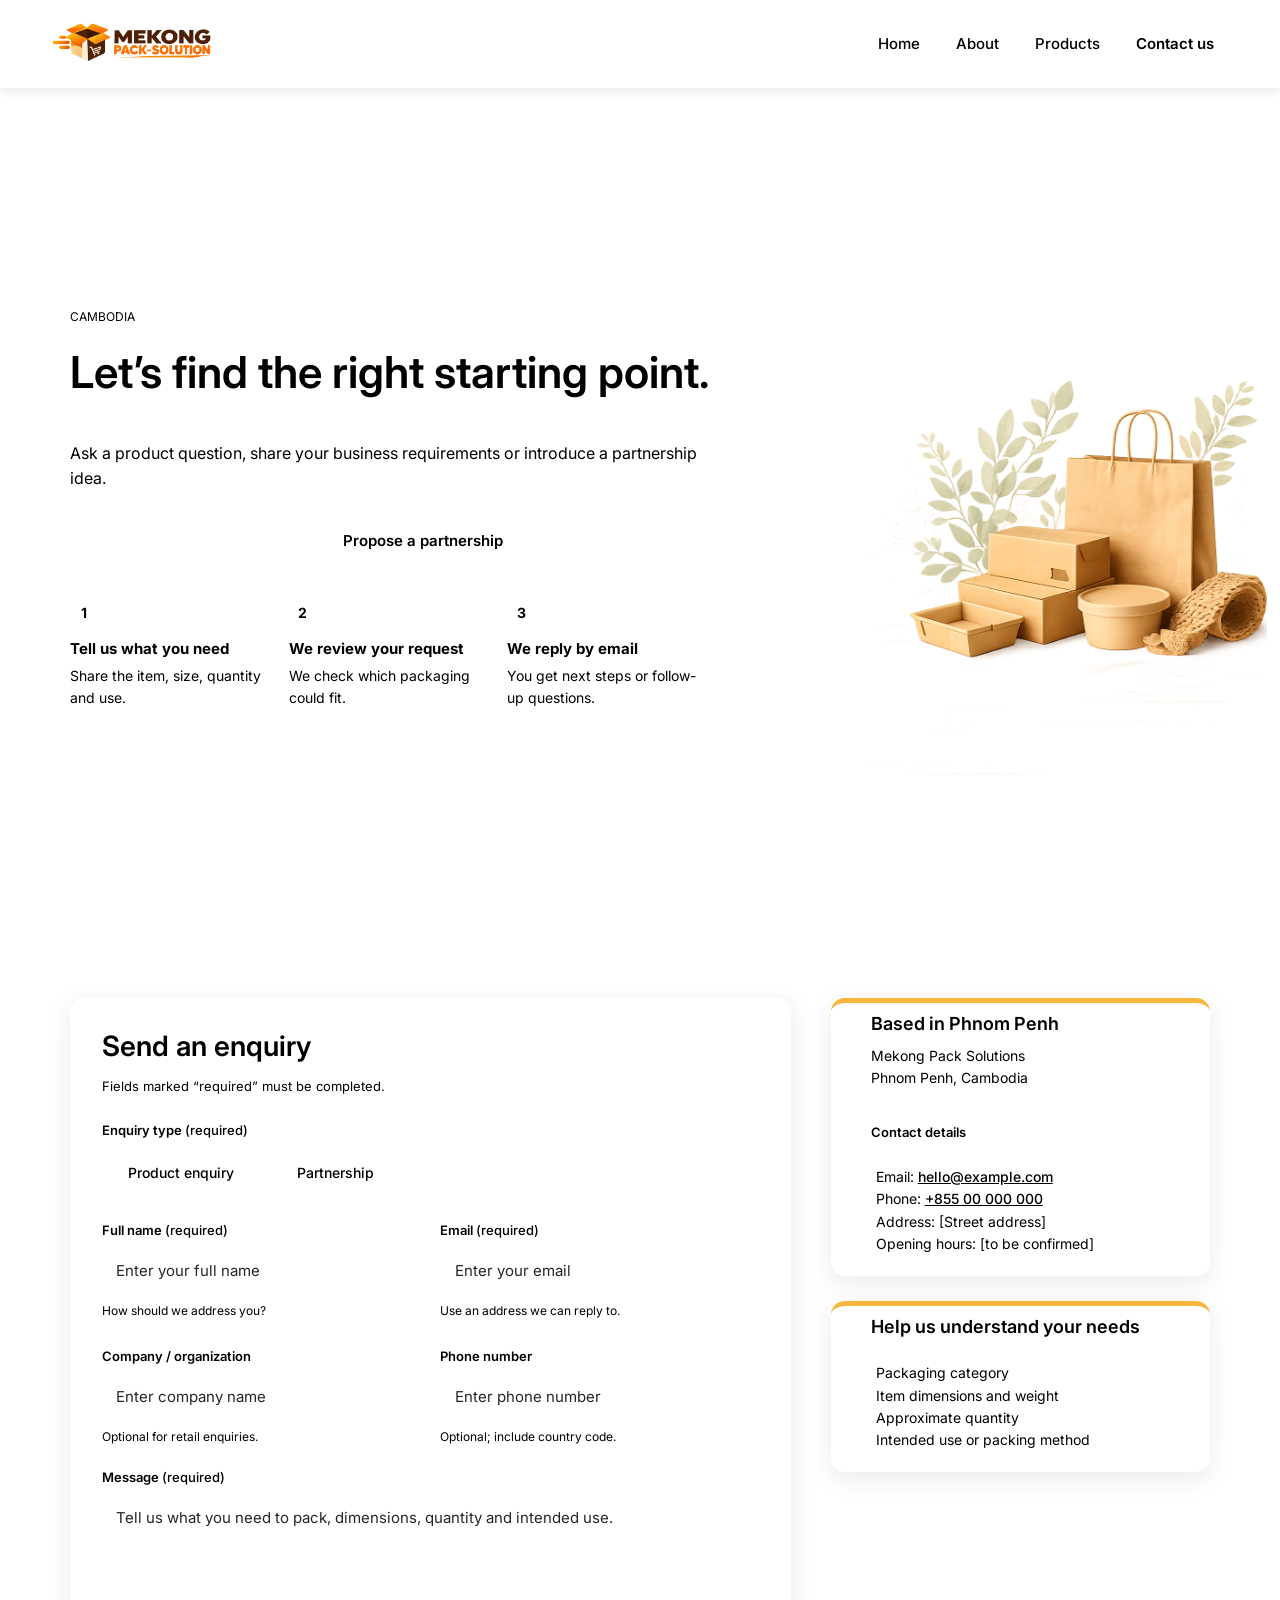
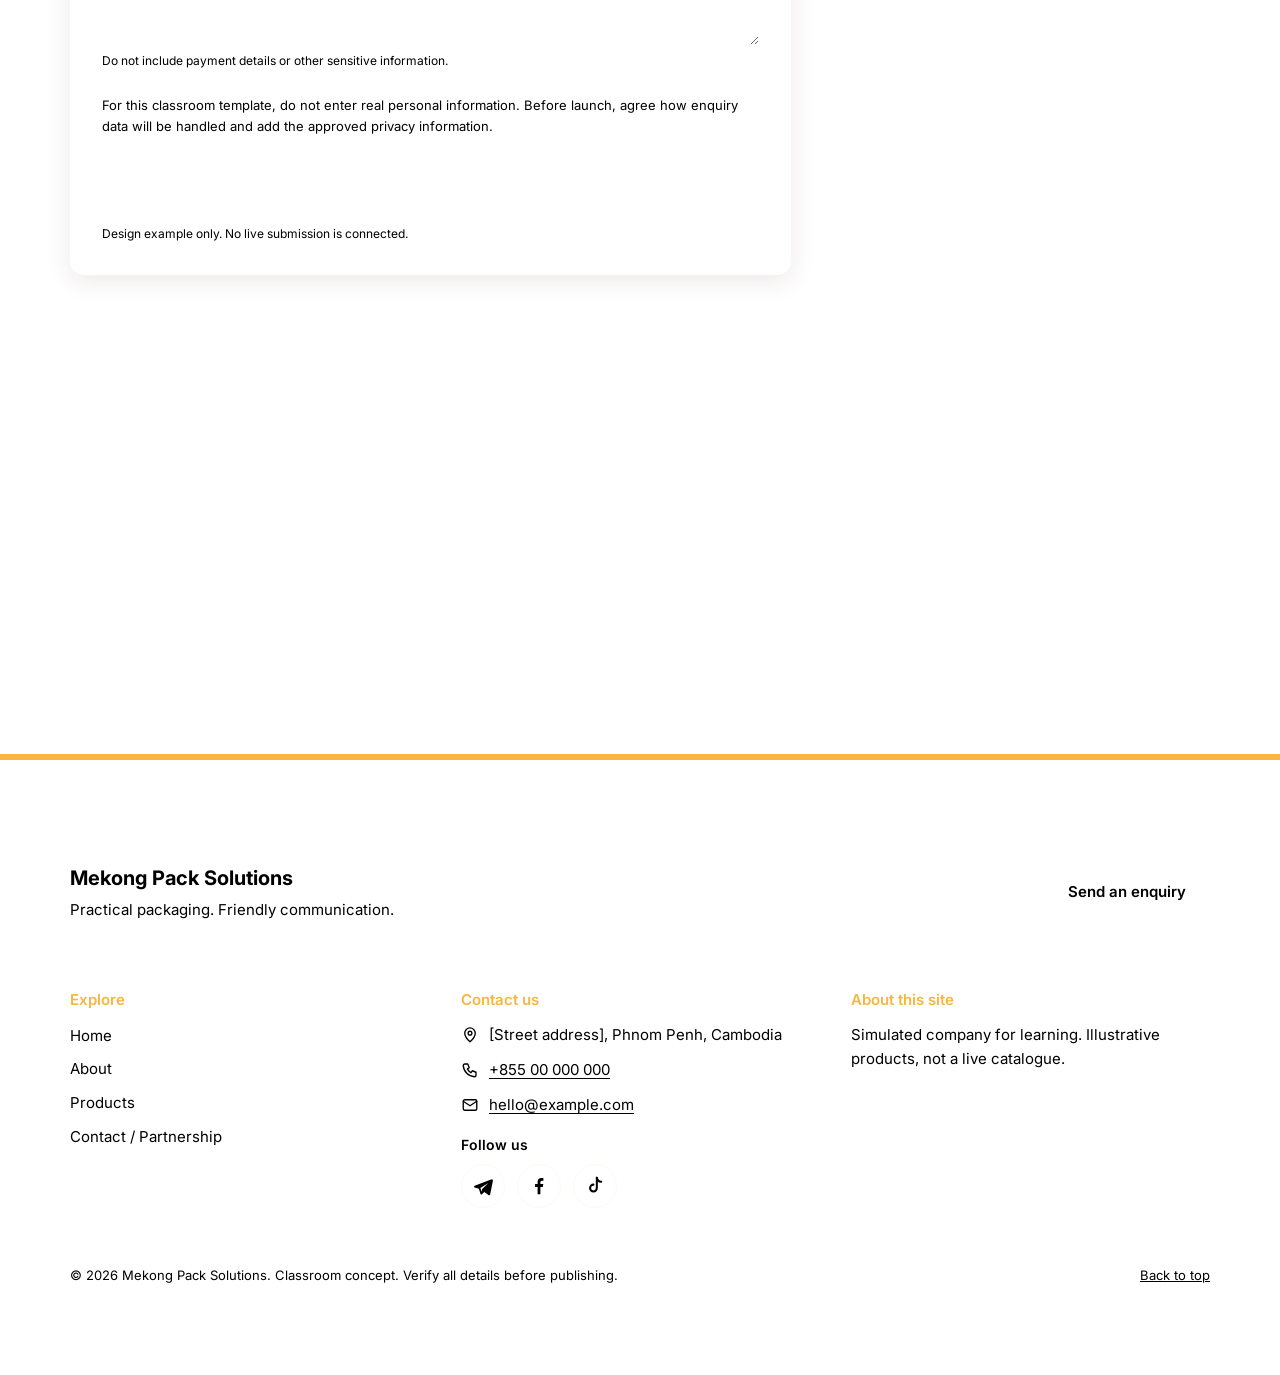
==== contact.html @ e0c08d5a "Add contact" ====
<!DOCTYPE html>
<html lang="en">

<head>
    <meta charset="utf-8">
    <meta name="viewport" content="width=device-width, initial-scale=1, viewport-fit=cover">
    <title>Contact &amp; Partnership | Mekong Pack Solutions, Phnom Penh</title>
    <meta name="description"
        content="Ask Mekong Pack Solutions a product question, share your packaging requirements or propose a partnership. Based in Phnom Penh, Cambodia.">
    <meta name="robots" content="index, follow">
    <link rel="canonical" href="https://www.example.com/contact">
    <meta property="og:type" content="website">
    <meta property="og:title" content="Contact &amp; Partnership | Mekong Pack Solutions">
    <meta property="og:description"
        content="Send a product enquiry or introduce a partnership idea to Mekong Pack Solutions in Phnom Penh.">
    <link rel="preconnect" href="https://fonts.googleapis.com">
    <link rel="preconnect" href="https://fonts.gstatic.com" crossorigin>
    <link rel="stylesheet" href="https://fonts.googleapis.com/css2?family=Inter:wght@400;500;600;700&display=swap">
    <script type="application/ld+json">
  {
    "@context": "https://schema.org",
    "@type": "ContactPage",
    "name": "Contact & Partnership",
    "about": {
      "@type": "Organization",
      "name": "Mekong Pack Solutions",
      "address": { "@type": "PostalAddress", "addressLocality": "Phnom Penh", "addressCountry": "KH" }
    }
  }
  </script>
    <link rel="stylesheet" href="contact.css">
</head>

<body>
    <a class="skip-link" href="#main">Skip to main content</a>

    <header class="site-header">
        <div class="container">
            <a class="brand" href="contact.html">
                <img class="brand-logo" src="/images/logo.png" alt="Mekong Pack Solutions, home" width="720"
                    height="179" />
            </a>
            <nav class="site-nav" aria-label="Main">
                <ul>
                    <li><a href="/">Home</a></li>
                    <li><a href="/about">About</a></li>
                    <li><a href="/products">Products</a></li>
                    <li><a href="/contact" aria-current="page">Contact us</a></li>
                </ul>
            </nav>
        </div>
    </header>

    <main id="main">
        <section class="page-hero" aria-labelledby="page-title">
            <div class="container hero-inner">
                <div class="hero-copy">
                    <nav class="breadcrumb" aria-label="Breadcrumb">
                        <ol>
                            <li><span aria-current="page">CAMBODIA</span></li>
                        </ol>
                    </nav>
                    <h1 id="page-title">Let’s find the right starting point.</h1>
                    <p>Ask a product question, share your business requirements or introduce a partnership idea.</p>
                    <p class="hero-actions">
                        <a class="btn" href="#enquiry-title" data-type="product">Ask about a product</a>
                        <a class="btn btn-outline" href="#enquiry-title" data-type="partner">Propose a partnership</a>
                    </p>
                    <ol class="steps" aria-label="How an enquiry works">
                        <li><strong>Tell us what you need</strong><span>Share the item, size, quantity and use.</span>
                        </li>
                        <li><strong>We review your request</strong><span>We check which packaging could fit.</span></li>
                        <li><strong>We reply by email</strong><span>You get next steps or follow-up questions.</span>
                        </li>
                    </ol>
                </div>
                <img src="/images/hero.png" alt="My Photo" width="500px" height="700px">
            </div>
        </section>

        <section class="contact">
            <div class="container">
                <section class="enquiry" aria-labelledby="enquiry-title">
                    <h2 id="enquiry-title">Send an enquiry</h2>
                    <p class="form-note">Fields marked “required” must be completed.</p>

                    <form id="enquiry-form" action="#" method="post" novalidate>
                        <fieldset>
                            <legend>Enquiry type <span class="req">(required)</span></legend>
                            <div class="segmented">
                                <input type="radio" id="type-product" name="enquiry-type" value="product" checked>
                                <label for="type-product">Product enquiry</label>
                                <input type="radio" id="type-partner" name="enquiry-type" value="partnership">
                                <label for="type-partner">Partnership</label>
                            </div>
                        </fieldset>

                        <div class="grid-2">
                            <div class="field">
                                <label for="full-name">Full name <span class="req">(required)</span></label>
                                <input type="text" id="full-name" name="name" autocomplete="name" required
                                    placeholder="Enter your full name" aria-describedby="name-hint name-error">
                                <span class="hint" id="name-hint">How should we address you?</span>
                                <span class="error" id="name-error" role="alert"></span>
                            </div>
                            <div class="field">
                                <label for="email">Email <span class="req">(required)</span></label>
                                <input type="email" id="email" name="email" autocomplete="email" required
                                    placeholder="Enter your email" aria-describedby="email-hint email-error">
                                <span class="hint" id="email-hint">Use an address we can reply to.</span>
                                <span class="error" id="email-error" role="alert"></span>
                            </div>
                        </div>
                        <div class="grid-2">
                            <div class="field">
                                <label for="company">Company / organization</label>
                                <input type="text" id="company" name="company" autocomplete="organization"
                                    placeholder="Enter company name" aria-describedby="company-hint">
                                <span class="hint" id="company-hint">Optional for retail enquiries.</span>
                            </div>
                            <div class="field">
                                <label for="phone">Phone number</label>
                                <input type="tel" id="phone" name="phone" autocomplete="tel"
                                    placeholder="Enter phone number" aria-describedby="phone-hint">
                                <span class="hint" id="phone-hint">Optional; include country code.</span>
                            </div>
                        </div>

                        <div class="field">
                            <label for="message">Message <span class="req">(required)</span></label>
                            <textarea id="message" name="message" required
                                placeholder="Tell us what you need to pack, dimensions, quantity and intended use."
                                aria-describedby="message-hint message-error"></textarea>
                            <span class="hint" id="message-hint">Do not include payment details or other sensitive
                                information.</span>
                            <span class="error" id="message-error" role="alert"></span>
                        </div>

                        <p class="privacy">For this classroom template, do not enter real personal information. Before
                            launch, agree how enquiry data will be handled and add the approved privacy information.</p>

                        <button class="btn" type="submit">Send enquiry</button>
                        <p class="form-status" id="form-status" role="status" aria-live="polite"></p>
                        <p class="demo-note">Design example only. No live submission is connected.</p>
                    </form>
                </section>

                <aside aria-label="Contact information and tips">
                    <section class="info-card" aria-labelledby="location-title">
                        <h2 id="location-title">Based in Phnom Penh</h2>
                        <address>
                            Mekong Pack Solutions<br>
                            Phnom Penh, Cambodia
                        </address>
                        <h3>Contact details</h3>
                        <ul class="todo-list">
                            <li>Email: <a href="mailto:hello@example.com">hello@example.com</a></li>
                            <li>Phone: <a href="tel:+85500000000">+855 00 000 000</a></li>
                            <li>Address: [Street address]</li>
                            <li>Opening hours: [to be confirmed]</li>
                        </ul>
                    </section>

                    <section class="info-card" aria-labelledby="help-title">
                        <h2 id="help-title">Help us understand your needs</h2>
                        <ul>
                            <li>Packaging category</li>
                            <li>Item dimensions and weight</li>
                            <li>Approximate quantity</li>
                            <li>Intended use or packing method</li>
                        </ul>
                    </section>
                </aside>
            </div>
        </section>

        <section class="cta-band" aria-labelledby="cta-title">
            <div class="container">
                <h2 id="cta-title">Interested in working together?</h2>
                <p>Suppliers and partners: introduce your organization, the packaging you supply or the collaboration
                    you propose. Select “Partnership” in your enquiry and include the information needed to start a
                    useful conversation.</p>
            </div>
        </section>
    </main>

    <footer class="site-footer">
        <div class="container">
            <div class="footer-top">
                <div class="footer-brand">
                    <strong>Mekong Pack Solutions</strong>
                    <p>Practical packaging. Friendly communication.</p>
                </div>
                <a class="footer-cta" href="#enquiry-title">Send an enquiry</a>
            </div>

            <div class="footer-grid">
                <nav aria-labelledby="footer-explore">
                    <h2 id="footer-explore">Explore</h2>
                    <ul>
                        <li><a href="/">Home</a></li>
                        <li><a href="/about">About</a></li>
                        <li><a href="/products">Products</a></li>
                        <li><a href="/contact">Contact / Partnership</a></li>
                    </ul>
                </nav>

                <section aria-labelledby="footer-contact">
                    <h2 id="footer-contact">Contact us</h2>
                    <address>
                        <ul class="contact-list">
                            <li><svg viewBox="0 0 24 24" width="18" height="18" aria-hidden="true" focusable="false"
                                    fill="none" stroke="currentColor" stroke-width="1.8" stroke-linecap="round"
                                    stroke-linejoin="round">
                                    <path d="M12 21s7-6.2 7-11.5A7 7 0 0 0 5 9.5C5 14.8 12 21 12 21z" />
                                    <circle cx="12" cy="9.5" r="2.5" />
                                </svg><span>[Street address], Phnom Penh, Cambodia</span></li>
                            <li><svg viewBox="0 0 24 24" width="18" height="18" aria-hidden="true" focusable="false"
                                    fill="none" stroke="currentColor" stroke-width="1.8" stroke-linecap="round"
                                    stroke-linejoin="round">
                                    <path
                                        d="M5 4h4l2 5-2.5 1.5a11 11 0 0 0 5 5L15 13l5 2v4a2 2 0 0 1-2 2A16 16 0 0 1 3 6a2 2 0 0 1 2-2z" />
                                </svg><span><a href="tel:+85500000000">+855 00 000 000</a></span></li>
                            <li><svg viewBox="0 0 24 24" width="18" height="18" aria-hidden="true" focusable="false"
                                    fill="none" stroke="currentColor" stroke-width="1.8" stroke-linecap="round"
                                    stroke-linejoin="round">
                                    <rect x="3" y="5" width="18" height="14" rx="2" />
                                    <path d="m3 7 9 6 9-6" />
                                </svg><span><a href="mailto:hello@example.com">hello@example.com</a></span></li>
                        </ul>
                    </address>
                    <nav class="social" aria-label="Social media">
                        <h3 class="social-title">Follow us</h3>
                        <ul class="social-list">
                            <li>
                                <a href="https://t.me/your-username" target="_blank" rel="noopener noreferrer"
                                    aria-label="Telegram (opens in a new tab)">
                                    <svg viewBox="0 0 24 24" width="22" height="22" aria-hidden="true"
                                        focusable="false">
                                        <path fill="currentColor" fill-rule="evenodd"
                                            d="M21.5 4.5 2.9 11.7c-.9.4-.9 1.6 0 1.9l4.6 1.5 1.8 5.5c.2.7 1.1.9 1.6.4l2.6-2.4 4.7 3.4c.6.4 1.4.1 1.6-.6l3-15.2c.2-.9-.7-1.6-1.5-1.3zM9.1 14.2l8.8-5.5-6.8 6.6-.3 3z" />
                                    </svg>
                                </a>
                            </li>
                            <li>
                                <a href="https://facebook.com/your-page" target="_blank" rel="noopener noreferrer"
                                    aria-label="Facebook (opens in a new tab)">
                                    <svg viewBox="0 0 24 24" width="22" height="22" aria-hidden="true"
                                        focusable="false">
                                        <path fill="currentColor"
                                            d="M13.5 21v-8h2.7l.5-3.2h-3.2V7.9c0-.9.4-1.7 1.8-1.7h1.5V3.4c-.3 0-1.2-.2-2.3-.2-2.4 0-4 1.4-4 4.1v2.5H7.7V13h2.8v8z" />
                                    </svg>
                                </a>
                            </li>
                            <li>
                                <a href="https://tiktok.com/@your-account" target="_blank" rel="noopener noreferrer"
                                    aria-label="TikTok (opens in a new tab)">
                                    <svg viewBox="0 0 24 24" width="22" height="22" aria-hidden="true"
                                        focusable="false">
                                        <g fill="none" stroke="currentColor" stroke-width="2.2" stroke-linecap="round"
                                            stroke-linejoin="round">
                                            <path d="M14 3v11.2a3.7 3.7 0 1 1-3.7-3.7" />
                                            <path d="M14 3c.4 2.6 2 4.2 4.8 4.4" />
                                        </g>
                                    </svg>
                                </a>
                            </li>
                        </ul>
                    </nav>
                </section>

                <section aria-labelledby="footer-about">
                    <h2 id="footer-about">About this site</h2>
                    <p>Simulated company for learning. Illustrative products, not a live catalogue.</p>
                </section>
            </div>

            <div class="footer-bottom">
                <p>© <span id="year">2026</span> Mekong Pack Solutions. Classroom concept. Verify all details before
                    publishing.</p>
                <a href="#main">Back to top</a>
            </div>
        </div>
    </footer>

    <script>
        (function () {
            var form = document.getElementById("enquiry-form");
            var status = document.getElementById("form-status");
            var message = document.getElementById("message");
            var hints = {
                product: "Tell us what you need to pack, dimensions, quantity and intended use.",
                partnership: "Tell us about your organization, what you supply and the collaboration you propose."
            };
            try { document.getElementById("year").textContent = new Date().getFullYear(); } catch (e) { }

            document.querySelectorAll("[data-type]").forEach(function (link) {
                link.addEventListener("click", function () {
                    var radio = document.getElementById("type-" + link.dataset.type);
                    if (radio) { radio.checked = true; message.placeholder = hints[radio.value]; }
                });
            });

            form.addEventListener("change", function (e) {
                if (e.target.name === "enquiry-type") message.placeholder = hints[e.target.value];
            });

            function check(id, text, test) {
                var el = document.getElementById(id), err = document.getElementById(id + "-error");
                var ok = test ? test(el.value.trim()) : el.value.trim() !== "";
                el.setAttribute("aria-invalid", ok ? "false" : "true");
                err.textContent = ok ? "" : text;
                return ok;
            }

            form.addEventListener("submit", function (e) {
                e.preventDefault();
                var results = [
                    check("full-name", "Enter your full name."),
                    check("email", "Enter an email address we can reply to, like name@example.com.", function (v) { return /^[^\s@]+@[^\s@]+\.[^\s@]+$/.test(v); }),
                    check("message", "Tell us what you need so we can reply usefully.")
                ];
                if (results.every(Boolean)) {
                    status.textContent = "Thank you. This is a design example, so your enquiry was not sent.";
                    form.reset();
                } else {
                    status.textContent = "Please fix the highlighted fields and try again.";
                    var first = form.querySelector('[aria-invalid="true"]');
                    if (first) first.focus();
                }
            });
        })();
    </script>
</body>

</html>
---- contact.css ----
:root {
  --font: "Inter", system-ui, "Segoe UI", Arial, sans-serif;
}

@media (prefers-color-scheme: dark) {
  :root {
    --page-bg: #fff9f3;
    --tint: #ffe8d6;
    --section-bg: #ffeedf;
    --card: #ffffff;
    --hero-from: #ffe8d6;
    --hero-to: #ffcfa6;
    --text: #4a2c1a;
    --text-soft: #6b4a36;
    --primary: #d35400;
    --primary-dark: #d35400;
    --on-primary: #1a0e05;
    --input-border: #9c8e82;
    --error: #ffb4ab;
    --focus: #8ab4ff;
    --footer-bg: #0f0a07;
    --footer-text: #eadfd4;
    --footer-soft: #b9a999;
  }
}

*,
*::before,
*::after {
  box-sizing: border-box;
}

html {
  scroll-behavior: smooth;
  scroll-padding-top: 5rem;
}

body {
  margin: 0;
  background: var(--page-bg);
  color: var(--text);
  font: 400 1rem/1.6 var(--font);
}

h1,
h2,
h3 {
  margin: 0;
  color: var(--text);
  line-height: 1.2;
}

p {
  margin: 0;
}

a {
  color: inherit;
}

:focus-visible {
  outline: 3px solid var(--focus);
  outline-offset: 3px;
  border-radius: 4px;
}

.container {
  width: 100%;
  margin-inline: auto;
  padding: 50px;
}

.skip-link {
  position: absolute;
  top: -4rem;
  left: 1rem;
  z-index: 100;
  padding: 0.6rem 1rem;
  border-radius: 6px;
  background: var(--primary-dark);
  color: var(--on-primary);
  font-weight: 600;
}

.skip-link:focus {
  top: 1rem;
}

@media (prefers-reduced-motion: reduce) {
  html {
    scroll-behavior: auto;
  }

  * {
    transition: none !important;
  }
}

.site-header {
  position: sticky;
  top: 0;
  z-index: 50;
  background: var(--page-bg);
  box-shadow: 0 2px 10px rgba(74, 44, 26, 0.12);
}

.site-header .container {
  display: flex;
  align-items: center;
  justify-content: space-between;
  flex-wrap: wrap;
  flex-shrink: 0;
  gap: 1rem;
  padding-block: 1rem;
}

.brand {
  display: inline-flex;
  align-items: center;
  text-decoration: none;
}

.brand-logo {
  display: block;
  height: 3.5rem;
  width: auto;
}

.site-nav ul {
  display: flex;
  gap: 0.25rem;
  margin: 0;
  padding: 0;
  list-style: none;
}

.site-nav a {
  display: inline-block;
  padding: 0.55rem 1rem;
  border-radius: 999px;
  font-size: 0.9375rem;
  font-weight: 500;
  text-decoration: none;
  transition: background-color 0.15s;
}

.site-nav a:hover {
  background: var(--tint);
}

.site-nav a[aria-current="page"] {
  background: var(--primary-dark);
  color: var(--on-primary);
  font-weight: 600;
}

.btn {
  padding: 0.85rem 2.4rem;
  border: 0;
  border-radius: 6px;
  background: var(--primary-dark);
  color: white;
  font: inherit;
  font-size: 0.9375rem;
  font-weight: 600;
  cursor: pointer;
}

.btn:hover {
  filter: brightness(0.88);
}

a.btn {
  display: inline-block;
  text-decoration: none;
  text-align: center;
}

.btn-outline {
  background: transparent;
  color: var(--primary-dark);
  box-shadow: inset 0 0 0 2px var(--primary-dark);
}

.btn-outline:hover {
  background: var(--page-bg);
  filter: none;
}

.page-hero {
  background: linear-gradient(135deg, var(--hero-from), var(--hero-to));
  padding: 20px;
}

.breadcrumb {
  margin-bottom: 1.25rem;
  color: var(--text-soft);
  font-size: 0.75rem;
}

.breadcrumb ol {
  display: flex;
  gap: 0.4rem;
  margin: 0;
  padding: 0;
  list-style: none;
}

.breadcrumb li + li::before {
  content: "/";
  margin-right: 0.4rem;
}

.page-hero h1 {
  margin-bottom: 1.25rem;
  font-size: clamp(2rem, 5vw, 2.75rem);
  font-weight: 600;
}

.page-hero h1::after {
  content: "";
  display: block;
  width: 4.5rem;
  height: 6px;
  margin-top: 1rem;
  border-radius: 3px;
  background: linear-gradient(90deg, var(--primary), var(--sun));
}

.page-hero p {
  max-width: 40rem;
  color: var(--text-soft);
}

.hero-inner {
  display: grid;
  grid-template-columns: minmax(0, 1.5fr) minmax(0, 1fr);
  gap: 2rem;
  align-items: center;
}

.hero-art {
  width: 100%;
  height: auto;
  max-width: 24rem;
  justify-self: end;
}

.hero-actions {
  display: flex;
  flex-wrap: wrap;
  gap: 0.75rem;
  margin-top: 1.5rem;
}

.steps {
  list-style: none;
  counter-reset: step;
  margin: 2rem 0 0;
  padding: 0;
  display: grid;
  grid-template-columns: repeat(3, minmax(0, 1fr));
  gap: 1rem;
  max-width: 40rem;
}

.steps li {
  counter-increment: step;
  display: grid;
  gap: 0.25rem;
  align-content: start;
  font-size: 0.875rem;
}

.steps li::before {
  content: counter(step);
  display: grid;
  place-items: center;
  width: 1.75rem;
  height: 1.75rem;
  border-radius: 50%;
  background: var(--primary-dark);
  color: var(--on-primary);
  font-weight: 700;
  font-size: 0.875rem;
  margin-bottom: 0.35rem;
}

.steps strong {
  color: var(--text);
  font-size: 0.9375rem;
}

.steps span {
  color: var(--text-soft);
}

@media (max-width: 48rem) {
  .hero-inner {
    grid-template-columns: 1fr;
  }

  .hero-art {
    max-width: 15rem;
    justify-self: start;
  }
}

@media (max-width: 40rem) {
  .steps {
    grid-template-columns: 1fr;
  }
}

.contact {
  padding: 20px;
  background: var(--section-bg);
}

.contact .container {
  display: grid;
  grid-template-columns: 1.9fr 1fr;
  gap: 2.5rem;
  align-items: start;
}

.enquiry {
  padding: clamp(1.25rem, 3vw, 2rem);
  border-top: 5px solid var(--primary);
  border-radius: 14px;
  background: var(--card);
  box-shadow: 0 6px 24px rgba(74, 44, 26, 0.1);
}

.enquiry h2 {
  margin-bottom: 0.75rem;
  font-size: 1.75rem;
  font-weight: 600;
}

.form-note {
  margin-bottom: 1.5rem;
  color: var(--text-soft);
  font-size: 0.8125rem;
}

fieldset {
  min-width: 0;
  margin: 0 0 1.5rem;
  padding: 0;
  border: 0;
}

legend {
  margin-bottom: 0.6rem;
  padding: 0;
  font-size: 0.8125rem;
  font-weight: 600;
}

.segmented {
  display: flex;
  flex-wrap: wrap;
  gap: 0.75rem;
}

.segmented input {
  position: absolute;
  width: 1px;
  height: 1px;
  opacity: 0;
}

.segmented label {
  padding: 0.7rem 1.6rem;
  border: 1px solid var(--primary);
  border-radius: 6px;
  background: var(--card);
  color: var(--primary-dark);
  font-size: 0.875rem;
  font-weight: 500;
  cursor: pointer;
  transition:
    background-color 0.15s,
    color 0.15s;
}

.segmented input:checked + label {
  background: var(--primary-dark);
  color: var(--on-primary);
}

.segmented input:focus-visible + label {
  outline: 3px solid var(--focus);
  outline-offset: 3px;
}

.grid-2 {
  display: grid;
  grid-template-columns: 1fr 1fr;
  gap: 1.25rem;
  margin-bottom: 1.25rem;
}

.field {
  display: flex;
  flex-direction: column;
  gap: 0.35rem;
  min-width: 0;
}

.field > label {
  font-size: 0.8125rem;
  font-weight: 600;
}

.req {
  color: var(--primary-dark);
  font-weight: 500;
}

input[type="text"],
input[type="email"],
input[type="tel"],
textarea {
  width: 100%;
  padding: 0.8rem 0.9rem;
  border: 1px solid var(--input-border);
  border-radius: 8px;
  background: var(--page-bg);
  color: var(--text);
  font: inherit;
  font-size: 0.9375rem;
}

input:hover,
textarea:hover {
  border-color: var(--primary);
}

textarea {
  min-height: 9.5rem;
  resize: vertical;
}

::placeholder {
  color: var(--text-soft);
  opacity: 0.85;
}

.hint {
  color: var(--text-soft);
  font-size: 0.75rem;
}

.error {
  color: var(--error);
  font-size: 0.8125rem;
  font-weight: 500;
}

[aria-invalid="true"] {
  border-width: 2px;
  border-color: var(--error);
}

.privacy {
  max-width: 42rem;
  margin: 1.25rem 0;
  color: var(--text-soft);
  font-size: 0.8125rem;
}

.form-status {
  margin-top: 1rem;
  font-size: 0.875rem;
  font-weight: 500;
}

.demo-note {
  margin-top: 0.75rem;
  color: var(--text-soft);
  font-size: 0.75rem;
}

@media (max-width: 34rem) {
  .grid-2 {
    grid-template-columns: 1fr;
  }
}

@media (max-width: 52rem) {
  .contact .container {
    grid-template-columns: 1fr;
  }
}

.info-card {
  border-top: 5px solid #f6b73c;
  border-radius: 14px;
  background: var(--card);
  box-shadow: 0 6px 24px rgba(74, 44, 26, 0.1);
}

.info-card + .info-card {
  margin-top: 10px;
}

.info-card h2 {
  padding-top: 10px;
  padding-left: 40px;
  margin-bottom: 10px;
  font-size: 1.125rem;
  font-weight: 600;
}

.info-card h3 {
  padding-left: 40px;
  margin-bottom: 0.4rem;
  font-size: 0.8125rem;
  font-weight: 600;
}

.info-card address {
  padding-bottom: 20px;
  padding-left: 40px;
  margin-bottom: 1rem;
  font-size: 0.875rem;
  font-style: normal;
}

.info-card ul {
  list-style: none;
  padding-left: 20px;
  margin: 25px;
  font-size: 0.875rem;
  line-height: 1.6;
  padding-bottom: 20px;
}

.info-card .todo-list {
  list-style: none;
  color: var(--text-soft);
}

.todo-list a {
  color: var(--primary-dark);
  font-weight: 500;
}

.cta-band {
  padding-block: clamp(2rem, 6vw, 3.25rem);
  border-top: 6px solid var(--sun);
  background: var(--primary-dark);
  color: white;
}

.cta-band h2 {
  padding: 20px;
  margin-bottom: 0.9rem;
  color: white;
  font-size: 1.75rem;
  font-weight: 600;
}

.cta-band p {
  max-width: 52rem;
  padding: 20px;
}

.site-footer {
  padding: 20px;
  border-top: 6px solid #f6b73c;
  background: var(--footer-bg);
  color: var(--footer-text);
}

.site-footer :focus-visible {
  outline-color: #ffd7b8;
}

.footer-top {
  display: flex;
  flex-wrap: wrap;
  align-items: center;
  justify-content: space-between;
  gap: 1.5rem;
  padding-block: 2rem;
  border-bottom: 1px solid rgba(255, 255, 255, 0.15);
}

.footer-brand strong {
  display: block;
  color: var(--white);
  font-size: 1.25rem;
}

.footer-brand p {
  margin-top: 0.25rem;
  color: var(--footer-soft);
  font-size: 0.9375rem;
}

.footer-cta {
  display: inline-block;
  padding: 0.75rem 1.5rem;
  border-radius: 999px;
  background: var(--footer-text);
  color: var(--footer-bg);
  font-size: 0.9375rem;
  font-weight: 600;
  text-decoration: none;
  transition: background-color 0.15s;
}

.footer-cta:hover {
  background: white;
}

.footer-grid {
  display: grid;
  grid-template-columns: repeat(3, 1fr);
  gap: 2rem;
  padding-block: 2.25rem;
}

.footer-grid h2 {
  margin-bottom: 0.85rem;
  color: #f6b73c;
  font-size: 0.9375rem;
  font-weight: 600;
}

.footer-grid ul {
  display: grid;
  gap: 0.5rem;
  margin: 0;
  padding: 0;
  list-style: none;
}

.footer-grid a {
  display: inline-block;
  color: var(--footer-text);
  font-size: 0.9375rem;
  text-decoration: none;
}

.footer-grid a:hover {
  text-decoration: underline;
  text-underline-offset: 4px;
}

.footer-grid p,
.footer-grid address {
  color: var(--footer-soft);
  font-size: 0.9375rem;
  font-style: normal;
}

.social {
  margin-top: 1.25rem;
}

.footer-grid .social-title {
  margin: 0 0 0.6rem;
  color: var(--footer-text);
  font-size: 0.875rem;
  font-weight: 600;
}

.footer-grid .social-list {
  display: flex;
  gap: 0.75rem;
}

.footer-grid .social-list a {
  display: grid;
  place-items: center;
  width: 2.75rem;
  height: 2.75rem;
  border: 1.5px solid rgba(255, 242, 230, 0.45);
  border-radius: 50%;
  transition:
    background-color 0.15s,
    color 0.15s,
    border-color 0.15s;
}

.footer-grid .social-list a:hover {
  border-color: var(--sun);
  background: var(--sun);
  color: var(--footer-bg);
  text-decoration: none;
}

.footer-bottom {
  display: flex;
  flex-wrap: wrap;
  justify-content: space-between;
  gap: 1rem;
  padding-block: 1.25rem;
  border-top: 1px solid rgba(255, 255, 255, 0.15);
  color: var(--footer-soft);
  font-size: 0.8125rem;
}

.footer-bottom a {
  color: var(--footer-text);
}

.footer-grid .contact-list {
  gap: 0.7rem;
}

.contact-list li {
  display: flex;
  gap: 0.65rem;
  align-items: flex-start;
  color: var(--footer-soft);
  font-size: 0.9375rem;
}

.contact-list svg {
  flex: none;
  margin-top: 0.2rem;
  color: var(--sun);
}

.footer-grid .contact-list a {
  color: var(--footer-text);
  text-decoration: underline;
  text-underline-offset: 3px;
}

.footer-grid .contact-list a:hover {
  color: var(--sun);
}

@media (max-width: 40rem) {
  .footer-grid {
    grid-template-columns: 1fr;
    gap: 1.75rem;
  }
}
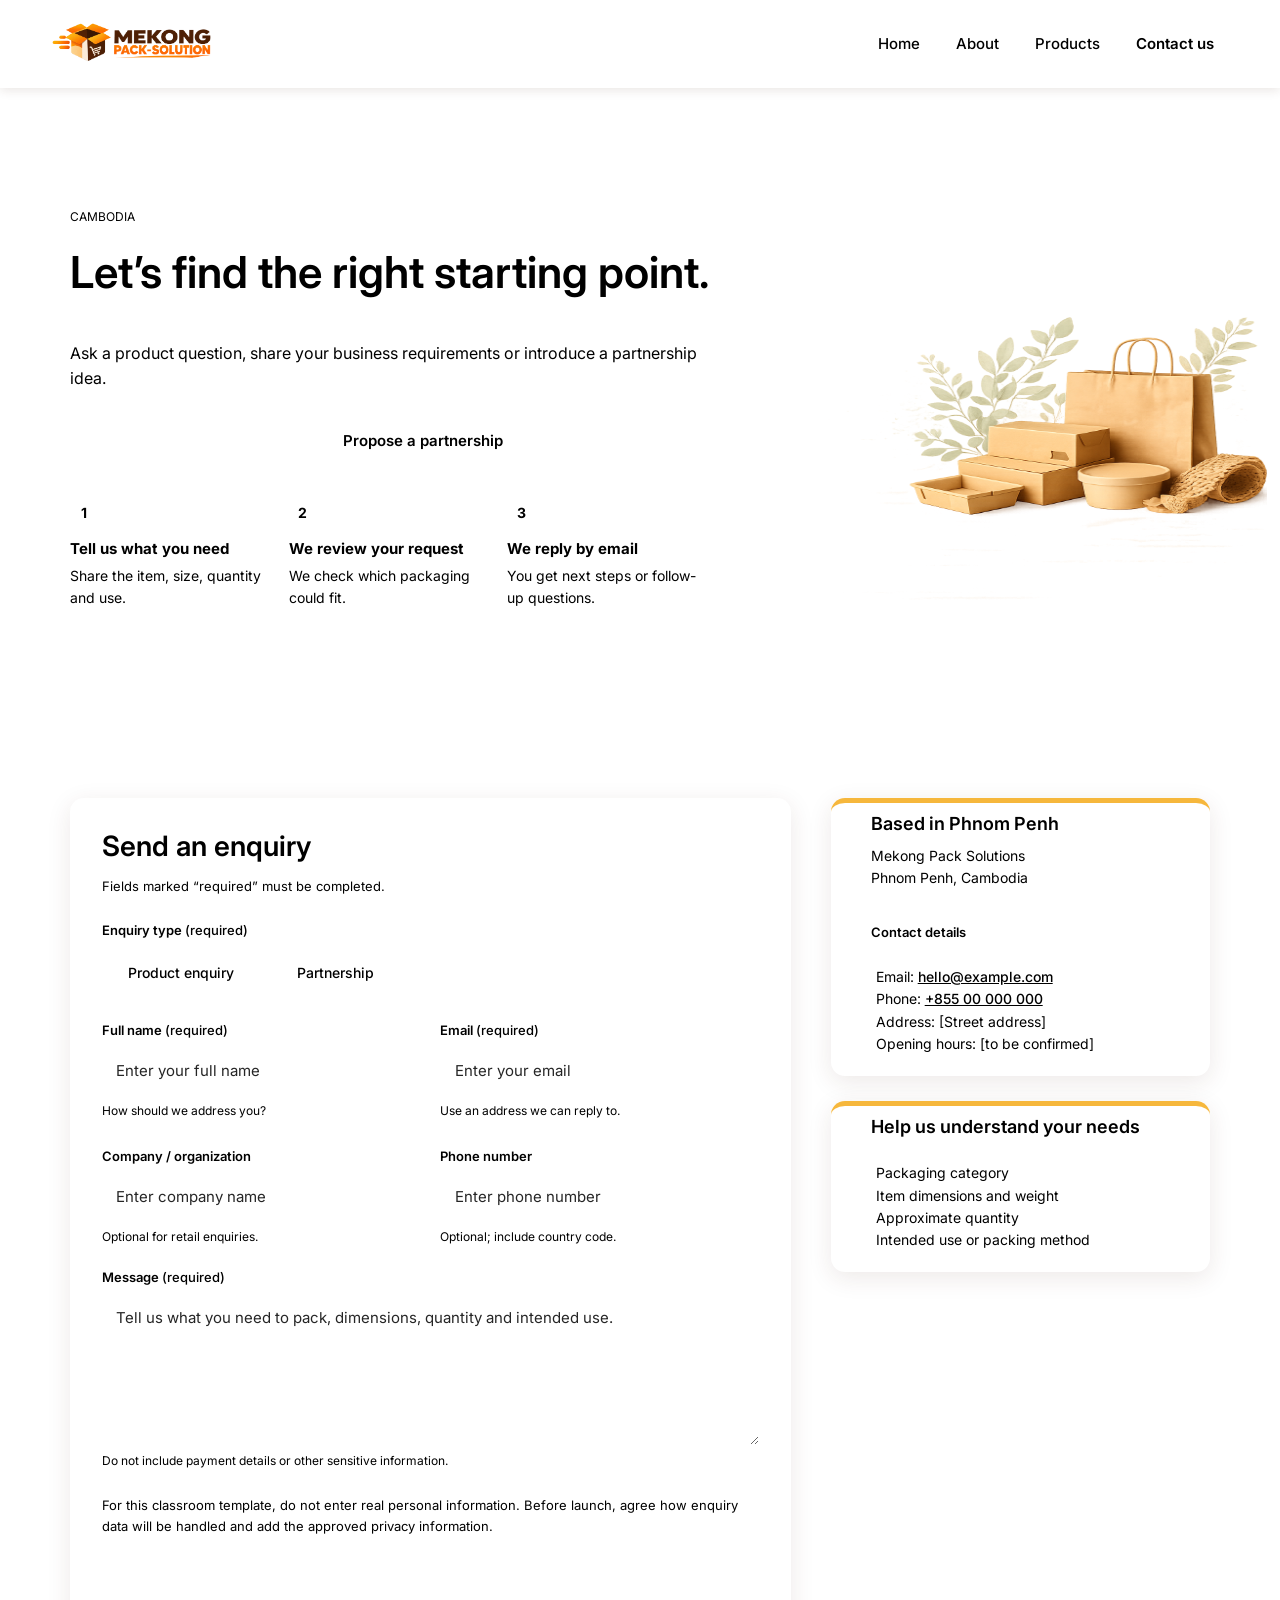
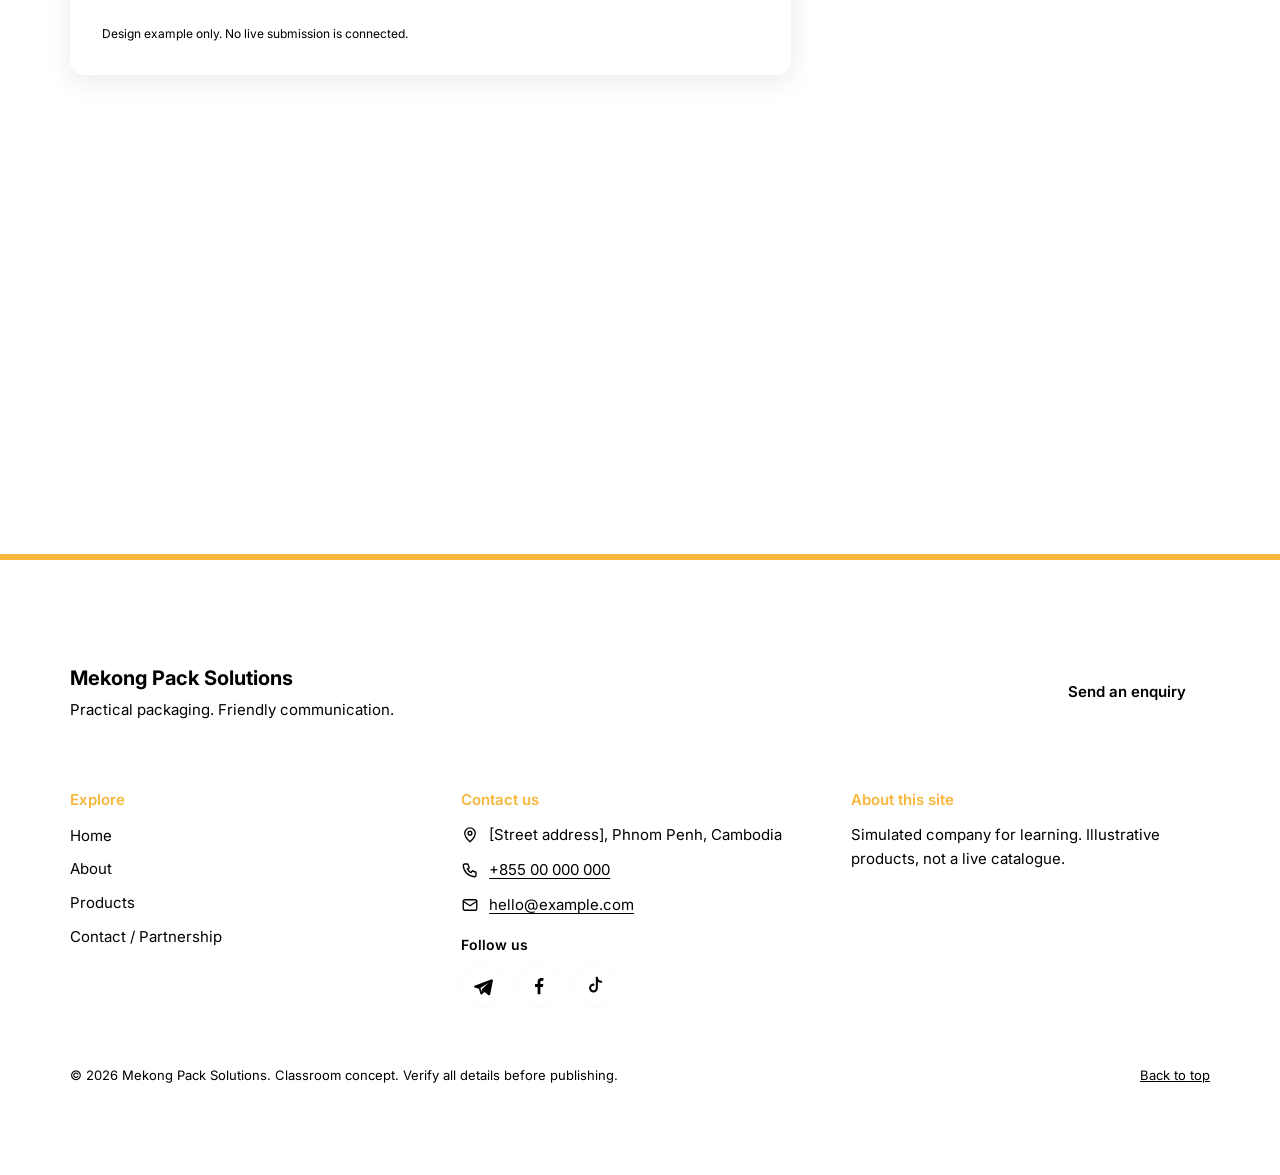
==== commit 9f4da5ad: "update files" ====
--- a/contact.html
+++ b/contact.html
@@ -42,10 +42,10 @@
             </a>
             <nav class="site-nav" aria-label="Main">
                 <ul>
-                    <li><a href="/">Home</a></li>
-                    <li><a href="/about">About</a></li>
-                    <li><a href="/products">Products</a></li>
-                    <li><a href="/contact" aria-current="page">Contact us</a></li>
+                    <li><a href="home.html">Home</a></li>
+                    <li><a href="about.html">About</a></li>
+                    <li><a href="product.html">Products</a></li>
+                    <li><a href="contact.html" aria-current="page">Contact us</a></li>
                 </ul>
             </nav>
         </div>
@@ -74,7 +74,7 @@
                         </li>
                     </ol>
                 </div>
-                <img src="/images/hero.png" alt="My Photo" width="500px" height="700px">
+                <img src="/images/hero.png" alt="My Photo" width="500px" height="500px">
             </div>
         </section>
 
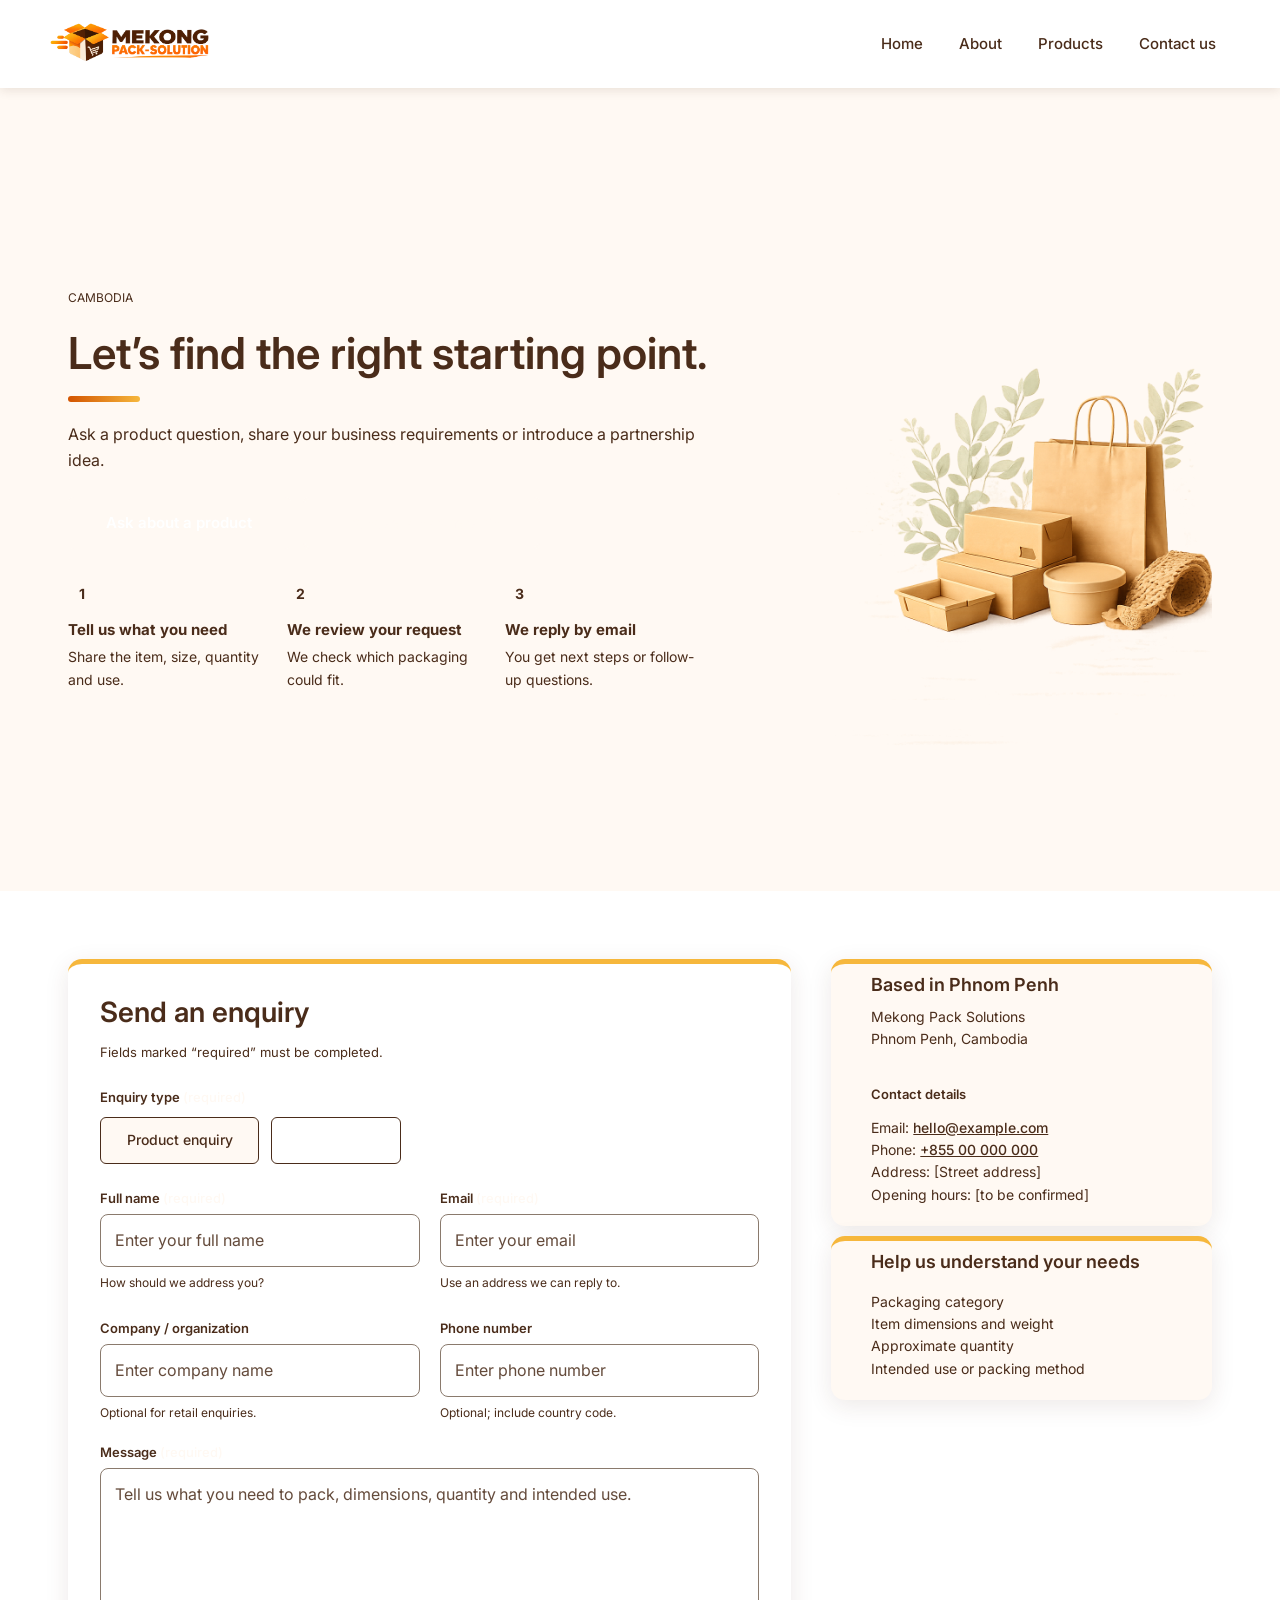
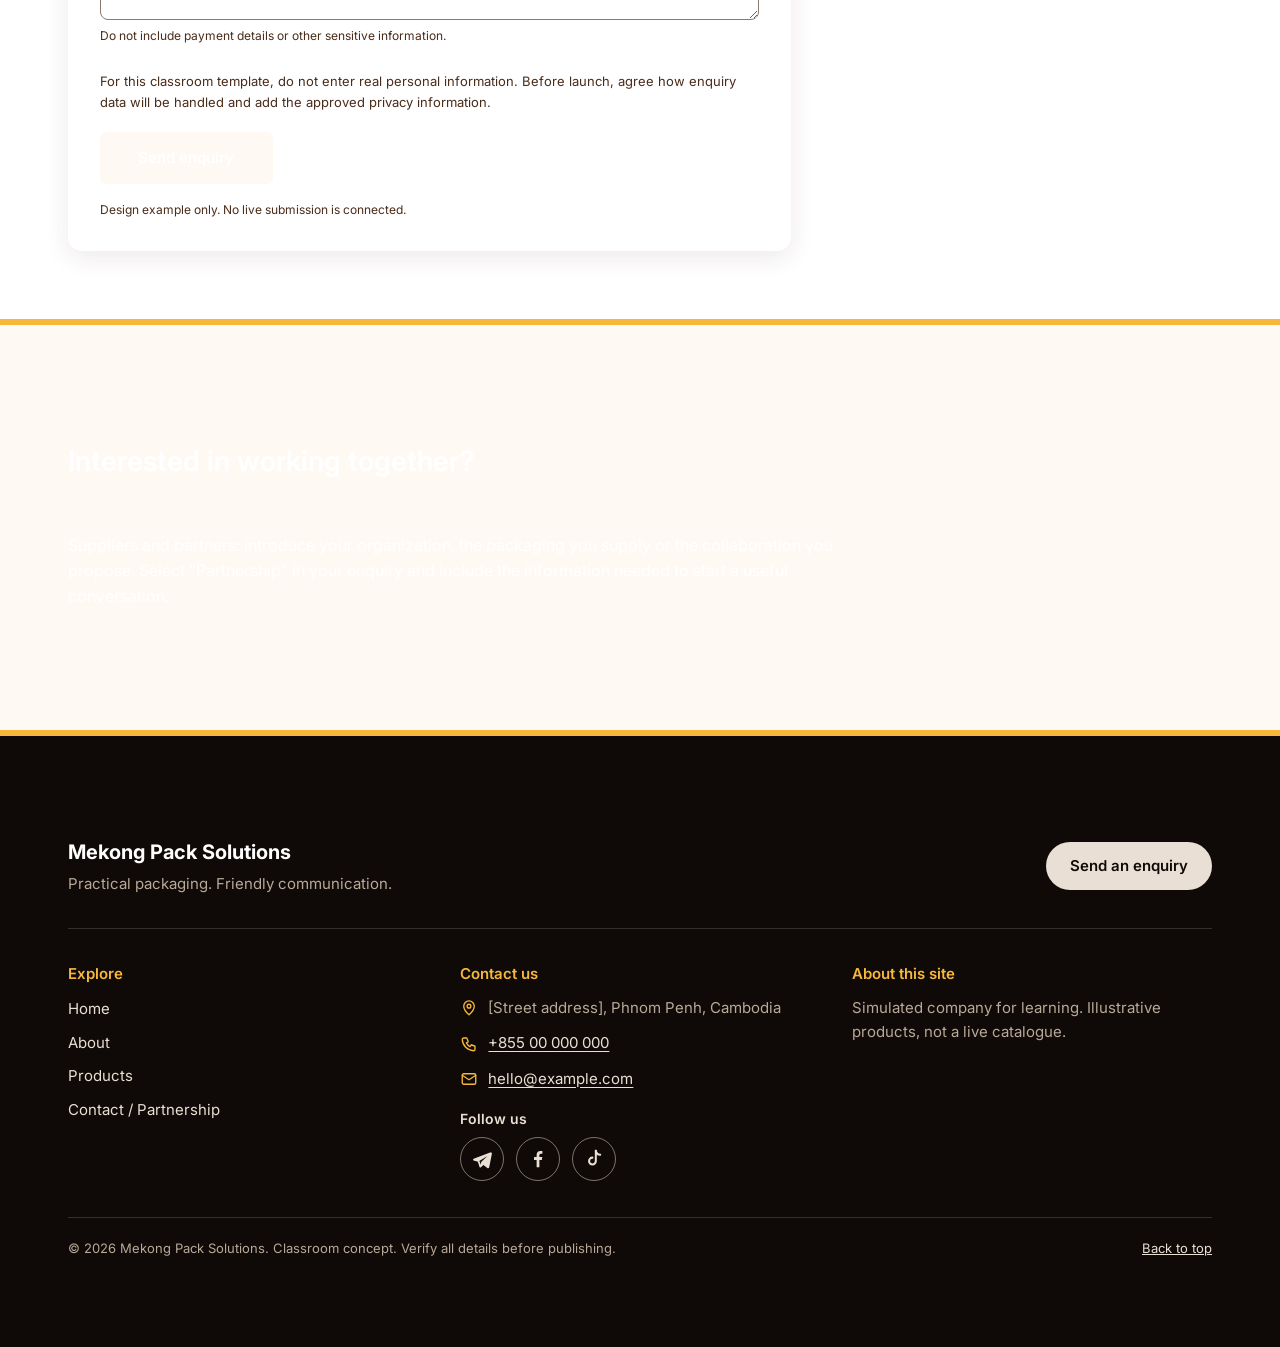
==== commit 0110282e: "Add about" ====
--- a/contact.html
+++ b/contact.html
@@ -32,8 +32,6 @@
 </head>
 
 <body>
-    <a class="skip-link" href="#main">Skip to main content</a>
-
     <header class="site-header">
         <div class="container">
             <a class="brand" href="contact.html">
@@ -42,15 +40,14 @@
             </a>
             <nav class="site-nav" aria-label="Main">
                 <ul>
-                    <li><a href="home.html">Home</a></li>
+                    <li><a href="/">Home</a></li>
                     <li><a href="about.html">About</a></li>
-                    <li><a href="product.html">Products</a></li>
-                    <li><a href="contact.html" aria-current="page">Contact us</a></li>
+                    <li><a href="/products">Products</a></li>
+                    <li><a href="contact.html">Contact us</a></li>
                 </ul>
             </nav>
         </div>
     </header>
-
     <main id="main">
         <section class="page-hero" aria-labelledby="page-title">
             <div class="container hero-inner">
@@ -333,4 +330,4 @@
     </script>
 </body>
 
-</html>+</html>
--- a/contact.css
+++ b/contact.css
@@ -1,26 +1,43 @@
 :root {
   --font: "Inter", system-ui, "Segoe UI", Arial, sans-serif;
+
+  --page-bg: #fff9f3;
+  --tint: #ffe8d6;
+  --section-bg: #ffeedf;
+  --card: #ffffff;
+  --hero-from: #ffe8d6;
+  --hero-to: #ffcfa6;
+  --text: #4a2c1a;
+  --text-soft: #6b4a36;
+  --primary: #d35400;
+  --primary-dark: #fff9f3;
+  --on-primary: #ffffff;
+  --input-border: #8a7a6d;
+  --error: #b3261e;
+  --focus: #0b57d0;
+  --footer-bg: #0f0a07;
+  --footer-text: #eadfd4;
+  --footer-soft: #b9a999;
+  --sun: #f6b73c;
+  --white: #ffffff;
 }
 
 @media (prefers-color-scheme: dark) {
   :root {
-    --page-bg: #fff9f3;
-    --tint: #ffe8d6;
-    --section-bg: #ffeedf;
-    --card: #ffffff;
-    --hero-from: #ffe8d6;
-    --hero-to: #ffcfa6;
-    --text: #4a2c1a;
-    --text-soft: #6b4a36;
-    --primary: #d35400;
-    --primary-dark: #d35400;
+    --page-bg: #1b120c;
+    --tint: #3a2416;
+    --section-bg: #24170f;
+    --card: #2e1d13;
+    --hero-from: #3a2416;
+    --hero-to: #5a3115;
+    --text: #fbeee3;
+    --text-soft: #d8bfac;
+    --primary: #ff8a3d;
+    --primary-dark: #ff8a3d;
     --on-primary: #1a0e05;
     --input-border: #9c8e82;
     --error: #ffb4ab;
     --focus: #8ab4ff;
-    --footer-bg: #0f0a07;
-    --footer-text: #eadfd4;
-    --footer-soft: #b9a999;
   }
 }
 
@@ -37,7 +54,7 @@
 
 body {
   margin: 0;
-  background: var(--page-bg);
+  background: #fff9f3;
   color: var(--text);
   font: 400 1rem/1.6 var(--font);
 }
@@ -55,7 +72,13 @@
 }
 
 a {
-  color: inherit;
+  color: #4a2c1a;
+}
+
+img,
+svg {
+  max-width: 100%;
+  height: auto;
 }
 
 :focus-visible {
@@ -66,21 +89,11 @@
 
 .container {
   width: 100%;
+  max-width: 100%;
   margin-inline: auto;
-  padding: 50px;
-}
-
-.skip-link {
-  position: absolute;
-  top: -4rem;
-  left: 1rem;
-  z-index: 100;
-  padding: 0.6rem 1rem;
-  border-radius: 6px;
-  background: var(--primary-dark);
-  color: var(--on-primary);
-  font-weight: 600;
-}
+  padding: clamp(1rem, 4vw, 3rem);
+}
+
 
 .skip-link:focus {
   top: 1rem;
@@ -100,7 +113,7 @@
   position: sticky;
   top: 0;
   z-index: 50;
-  background: var(--page-bg);
+  background: white;
   box-shadow: 0 2px 10px rgba(74, 44, 26, 0.12);
 }
 
@@ -109,7 +122,21 @@
   align-items: center;
   justify-content: space-between;
   flex-wrap: wrap;
-  flex-shrink: 0;
+}
+
+.site-header {
+  position: sticky;
+  top: 0;
+  z-index: 50;
+  background: white;
+  box-shadow: 0 2px 10px rgba(74, 44, 26, 0.12);
+}
+
+.site-header .container {
+  display: flex;
+  align-items: center;
+  justify-content: space-between;
+  flex-wrap: wrap;
   gap: 1rem;
   padding-block: 1rem;
 }
@@ -128,6 +155,7 @@
 
 .site-nav ul {
   display: flex;
+  flex-wrap: wrap;
   gap: 0.25rem;
   margin: 0;
   padding: 0;
@@ -145,13 +173,7 @@
 }
 
 .site-nav a:hover {
-  background: var(--tint);
-}
-
-.site-nav a[aria-current="page"] {
-  background: var(--primary-dark);
-  color: var(--on-primary);
-  font-weight: 600;
+  background: #d35400;
 }
 
 .btn {
@@ -159,7 +181,7 @@
   border: 0;
   border-radius: 6px;
   background: var(--primary-dark);
-  color: white;
+  color: var(--on-primary);
   font: inherit;
   font-size: 0.9375rem;
   font-weight: 600;
@@ -188,18 +210,717 @@
 }
 
 .page-hero {
-  background: linear-gradient(135deg, var(--hero-from), var(--hero-to));
+  background: #fff9f3;
+  padding: 1rem 20px;
+
+  .breadcrumb {
+    margin-bottom: 1.25rem;
+    color: #4a2c1a;
+    font-size: 0.75rem;
+  }
+
+  .breadcrumb ol {
+    display: flex;
+    flex-wrap: wrap;
+    gap: 0.4rem;
+    margin: 0;
+    padding: 0;
+    list-style: none;
+  }
+
+  .breadcrumb li + li::before {
+    content: "/";
+    margin-right: 0.4rem;
+  }
+
+  .page-hero h1 {
+    margin-bottom: 1.25rem;
+    font-size: clamp(2rem, 5vw, 2.75rem);
+    font-weight: 600;
+    color: #4a2c1a;
+  }
+
+  .page-hero h1::after {
+    content: "";
+    display: block;
+    width: 4.5rem;
+    height: 6px;
+    margin-top: 1rem;
+    border-radius: 3px;
+    background: linear-gradient(90deg, var(--primary), var(--sun));
+  }
+
+  .page-hero p {
+    max-width: 40rem;
+    color: #4a2c1a;
+  }
+
+  .hero-inner {
+    display: grid;
+    grid-template-columns: minmax(0, 1.5fr) minmax(0, 1fr);
+    gap: 2rem;
+    align-items: center;
+  }
+
+  .hero-art {
+    width: 100%;
+    height: auto;
+    max-width: 24rem;
+    justify-self: end;
+  }
+
+  .hero-actions {
+    display: flex;
+    flex-wrap: wrap;
+    gap: 0.75rem;
+    margin-top: 1.5rem;
+  }
+
+  .steps {
+    list-style: none;
+    counter-reset: step;
+    margin: 2rem 0 0;
+    padding: 0;
+    display: grid;
+    grid-template-columns: repeat(3, minmax(0, 1fr));
+    gap: 1rem;
+    max-width: 40rem;
+  }
+
+  .steps li {
+    counter-increment: step;
+    display: grid;
+    gap: 0.25rem;
+    align-content: start;
+    font-size: 0.875rem;
+  }
+
+  .steps li::before {
+    content: counter(step);
+    display: grid;
+    place-items: center;
+    width: 1.75rem;
+    height: 1.75rem;
+    border-radius: 50%;
+    background: var(--primary-dark);
+    color: #4a2c1a;
+    font-weight: 700;
+    font-size: 0.875rem;
+    margin-bottom: 0.35rem;
+  }
+
+  .steps strong {
+    color: #4a2c1a;
+    font-size: 0.9375rem;
+  }
+
+  .steps span {
+    color: #4a2c1a;
+  }
+
+  .contact {
+    padding: 20px;
+    background: white;
+  }
+
+  .contact .container {
+    display: grid;
+    grid-template-columns: 1.9fr 1fr;
+    gap: 2.5rem;
+    align-items: start;
+  }
+
+  .enquiry {
+    padding: clamp(1.25rem, 3vw, 2rem);
+    border-top: 5px solid var(--sun);
+    border-radius: 14px;
+    background: white;
+    box-shadow: 0 6px 24px rgba(74, 44, 26, 0.1);
+    color: #4a2c1a;
+  }
+
+  .enquiry h2 {
+    margin-bottom: 0.75rem;
+    font-size: 1.75rem;
+    font-weight: 600;
+    color: #4a2c1a;
+  }
+
+  .form-note {
+    margin-bottom: 1.5rem;
+    color: #4a2c1a;
+    font-size: 0.8125rem;
+  }
+
+  fieldset {
+    min-width: 0;
+    margin: 0 0 1.5rem;
+    padding: 0;
+    border: 0;
+  }
+
+  legend {
+    margin-bottom: 0.6rem;
+    padding: 0;
+    font-size: 0.8125rem;
+    font-weight: 600;
+  }
+
+  .segmented {
+    position: relative;
+    display: flex;
+    flex-wrap: wrap;
+    gap: 0.75rem;
+  }
+
+  .segmented input {
+    position: absolute;
+    width: 1px;
+    height: 1px;
+    opacity: 0;
+  }
+
+  .segmented label {
+    padding: 0.7rem 1.6rem;
+    border: 1px solid var(--text);
+    border-radius: 6px;
+    background: var(--card);
+    color: white;
+    font-size: 0.875rem;
+    font-weight: 500;
+    cursor: pointer;
+    transition:
+      background-color 0.15s,
+      color 0.15s;
+  }
+
+  .segmented input:checked + label {
+    background: var(--primary-dark);
+    color: #4a2c1a;
+  }
+
+  .segmented input:focus-visible + label {
+    outline: 3px solid var(--focus);
+    outline-offset: 3px;
+  }
+
+  .grid-2 {
+    display: grid;
+    grid-template-columns: 1fr 1fr;
+    gap: 1.25rem;
+    margin-bottom: 1.25rem;
+  }
+
+  .field {
+    display: flex;
+    flex-direction: column;
+    gap: 0.35rem;
+    min-width: 0;
+  }
+
+  .field > label {
+    font-size: 0.8125rem;
+    font-weight: 600;
+  }
+
+  .req {
+    color: var(--primary-dark);
+    font-weight: 500;
+  }
+
+  input[type="text"],
+  input[type="email"],
+  input[type="tel"],
+  textarea {
+    width: 100%;
+    padding: 0.8rem 0.9rem;
+    border: 1px solid var(--input-border);
+    border-radius: 8px;
+    background: white;
+    color: #4a2c1a;
+    font: inherit;
+    font-size: 1rem;
+  }
+
+  input:hover,
+  textarea:hover {
+    border-color: var(--primary);
+  }
+
+  textarea {
+    min-height: 9.5rem;
+    resize: vertical;
+  }
+
+  ::placeholder {
+    color: #4a2c1a;
+    opacity: 0.85;
+  }
+
+  .hint {
+    color: #4a2c1a;
+    font-size: 0.75rem;
+  }
+
+  .error {
+    color: var(--error);
+    font-size: 0.8125rem;
+    font-weight: 500;
+  }
+
+  [aria-invalid="true"] {
+    border-width: 2px;
+    border-color: var(--error);
+  }
+
+  .privacy {
+    max-width: 42rem;
+    margin: 1.25rem 0;
+    color: #4a2c1a;
+    font-size: 0.8125rem;
+  }
+
+  .form-status {
+    margin-top: 1rem;
+    font-size: 0.875rem;
+    font-weight: 500;
+  }
+
+  .demo-note {
+    margin-top: 0.75rem;
+    color: #4a2c1a;
+    font-size: 0.75rem;
+  }
+
+  .info-card {
+    border-top: 5px solid var(--sun);
+    border-radius: 14px;
+    background: #fff9f3;
+    box-shadow: 0 6px 24px rgba(74, 44, 26, 0.1);
+    color: #4a2c1a;
+  }
+
+  .info-card + .info-card {
+    margin-top: 10px;
+  }
+
+  .info-card h2 {
+    padding: 10px clamp(1.25rem, 4vw, 2.5rem) 0;
+    margin-bottom: 10px;
+    font-size: 1.125rem;
+    font-weight: 600;
+    color: #4a2c1a;
+  }
+
+  .info-card h3 {
+    padding-inline: clamp(1.25rem, 4vw, 2.5rem);
+    margin-bottom: 0.4rem;
+    font-size: 0.8125rem;
+    font-weight: 600;
+    color: #4a2c1a;
+  }
+
+  .info-card address {
+    padding: 0 clamp(1.25rem, 4vw, 2.5rem) 20px;
+    margin-bottom: 1rem;
+    font-size: 0.875rem;
+    font-style: normal;
+  }
+
+  .info-card ul {
+    list-style: none;
+    margin: 0;
+    padding: 0.5rem clamp(1.25rem, 4vw, 2.5rem) 20px;
+    font-size: 0.875rem;
+    line-height: 1.6;
+    color: #4a2c1a;
+  }
+
+  .info-card .todo-list {
+    list-style: none;
+    color: #4a2c1a;
+  }
+
+  .todo-list a {
+    color: #4a2c1a;
+    font-weight: 500;
+  }
+
+  .cta-band {
+    padding-block: clamp(2rem, 6vw, 3.25rem);
+    border-top: 6px solid var(--sun);
+    background: var(--primary-dark);
+    color: var(--on-primary);
+  }
+
+  .cta-band h2 {
+    padding: 20px;
+    margin-bottom: 0.9rem;
+    color: #4a2c1a;
+    font-size: clamp(1.4rem, 4vw, 1.75rem);
+    font-weight: 600;
+  }
+
+  .cta-band p {
+    max-width: 52rem;
+    padding: 20px;
+  }
+
+  .site-footer {
+    padding: 20px;
+    border-top: 6px solid var(--sun);
+    background: var(--footer-bg);
+    color: var(--footer-text);
+  }
+
+  .site-footer :focus-visible {
+    outline-color: #ffd7b8;
+  }
+
+  .footer-top {
+    display: flex;
+    flex-wrap: wrap;
+    align-items: center;
+    justify-content: space-between;
+    gap: 1.5rem;
+    padding-block: 2rem;
+    border-bottom: 1px solid rgba(255, 255, 255, 0.15);
+  }
+
+  .footer-brand strong {
+    display: block;
+    color: var(--white);
+    font-size: 1.25rem;
+  }
+
+  .footer-brand p {
+    margin-top: 0.25rem;
+    color: var(--footer-soft);
+    font-size: 0.9375rem;
+  }
+
+  .footer-cta {
+    display: inline-block;
+    padding: 0.75rem 1.5rem;
+    border-radius: 999px;
+    background: var(--footer-text);
+    color: var(--footer-bg);
+    font-size: 0.9375rem;
+    font-weight: 600;
+    text-decoration: none;
+    transition: background-color 0.15s;
+  }
+
+  .footer-cta:hover {
+    background: white;
+  }
+
+  .footer-grid {
+    display: grid;
+    grid-template-columns: repeat(3, 1fr);
+    gap: 2rem;
+    padding-block: 2.25rem;
+  }
+
+  .footer-grid h2 {
+    margin-bottom: 0.85rem;
+    color: var(--sun);
+    font-size: 0.9375rem;
+    font-weight: 600;
+  }
+
+  .footer-grid ul {
+    display: grid;
+    gap: 0.5rem;
+    margin: 0;
+    padding: 0;
+    list-style: none;
+  }
+
+  .footer-grid a {
+    display: inline-block;
+    color: var(--footer-text);
+    font-size: 0.9375rem;
+    text-decoration: none;
+  }
+
+  .footer-grid a:hover {
+    text-decoration: underline;
+    text-underline-offset: 4px;
+  }
+
+  .footer-grid p,
+  .footer-grid address {
+    color: var(--footer-soft);
+    font-size: 0.9375rem;
+    font-style: normal;
+  }
+
+  .social {
+    margin-top: 1.25rem;
+  }
+
+  .footer-grid .social-title {
+    margin: 0 0 0.6rem;
+    color: var(--footer-text);
+    font-size: 0.875rem;
+    font-weight: 600;
+  }
+
+  .footer-grid .social-list {
+    display: flex;
+    gap: 0.75rem;
+  }
+
+  .footer-grid .social-list a {
+    display: grid;
+    place-items: center;
+    width: 2.75rem;
+    height: 2.75rem;
+    border: 1.5px solid rgba(255, 242, 230, 0.45);
+    border-radius: 50%;
+    transition:
+      background-color 0.15s,
+      color 0.15s,
+      border-color 0.15s;
+  }
+
+  .footer-grid .social-list a:hover {
+    border-color: var(--sun);
+    background: white;
+    color: var(--footer-bg);
+    text-decoration: none;
+  }
+
+  .footer-bottom {
+    display: flex;
+    flex-wrap: wrap;
+    justify-content: space-between;
+    gap: 1rem;
+    padding-block: 1.25rem;
+    border-top: 1px solid rgba(255, 255, 255, 0.15);
+    color: var(--footer-soft);
+    font-size: 0.8125rem;
+  }
+
+  .footer-bottom a {
+    color: var(--footer-text);
+  }
+
+  .footer-grid .contact-list {
+    gap: 0.7rem;
+  }
+
+  .contact-list li {
+    display: flex;
+    gap: 0.65rem;
+    align-items: flex-start;
+    color: var(--footer-soft);
+    font-size: 0.9375rem;
+  }
+
+  .contact-list svg {
+    flex: none;
+    margin-top: 0.2rem;
+    color: var(--sun);
+  }
+
+  .footer-grid .contact-list a {
+    color: var(--footer-text);
+    text-decoration: underline;
+    text-underline-offset: 3px;
+  }
+
+  .footer-grid .contact-list a:hover {
+    color: var(--sun);
+  }
+
+  @media (max-width: 64rem) {
+    .contact .container {
+      grid-template-columns: 1.4fr 1fr;
+      gap: 1.5rem;
+    }
+
+    .footer-grid {
+      grid-template-columns: repeat(2, 1fr);
+    }
+  }
+
+  @media (max-width: 52rem) {
+    .contact .container {
+      grid-template-columns: 1fr;
+    }
+  }
+
+  @media (max-width: 48rem) {
+    .hero-inner {
+      grid-template-columns: 1fr;
+    }
+
+    .hero-art {
+      max-width: 15rem;
+      justify-self: start;
+    }
+  }
+
+  @media (max-width: 40rem) {
+    .site-header .container {
+      justify-content: center;
+    }
+
+    .site-nav ul {
+      justify-content: center;
+    }
+
+    .site-nav a {
+      padding: 0.5rem 0.8rem;
+    }
+
+    .steps {
+      grid-template-columns: 1fr;
+    }
+
+    .hero-actions .btn {
+      width: 100%;
+    }
+
+    .segmented label {
+      flex: 1 1 calc(50% - 0.75rem);
+      text-align: center;
+      padding: 0.7rem 1rem;
+    }
+
+    .enquiry .btn {
+      width: 100%;
+    }
+
+    .cta-band h2,
+    .cta-band p {
+      padding: 0.5rem 0;
+    }
+
+    .footer-top,
+    .footer-bottom {
+      flex-direction: column;
+      align-items: flex-start;
+    }
+
+    .footer-grid {
+      grid-template-columns: 1fr;
+      gap: 1.75rem;
+    }
+  }
+
+  @media (max-width: 34rem) {
+    .grid-2 {
+      grid-template-columns: 1fr;
+    }
+  }
+
+  .card-grid {
+    display: grid;
+    grid-template-columns: repeat(3, 1fr);
+    gap: 1.5rem;
+  }
+
+  @media (max-width: 48rem) {
+    .card-grid {
+      grid-template-columns: repeat(2, 1fr);
+    }
+  }
+
+  @media (max-width: 30rem) {
+    .card-grid {
+      grid-template-columns: 1fr;
+    }
+  }
+
+  gap: 1rem;
+  padding-block: 1rem;
+}
+
+.brand {
+  display: inline-flex;
+  align-items: center;
+  text-decoration: none;
+}
+
+.brand-logo {
+  display: block;
+  height: 3.5rem;
+  width: auto;
+}
+
+.site-nav ul {
+  display: flex;
+  flex-wrap: wrap;
+  gap: 0.25rem;
+  margin: 0;
+  padding: 0;
+  list-style: none;
+}
+
+.site-nav a {
+  display: inline-block;
+  padding: 0.55rem 1rem;
+  border-radius: 999px;
+  font-size: 0.9375rem;
+  font-weight: 500;
+  text-decoration: none;
+  transition: background-color 0.15s;
+}
+
+.site-nav a:hover {
+  background: #d35400;
+}
+
+.btn {
+  padding: 0.85rem 2.4rem;
+  border: 0;
+  border-radius: 6px;
+  background: var(--primary-dark);
+  color: var(--on-primary);
+  font: inherit;
+  font-size: 0.9375rem;
+  font-weight: 600;
+  cursor: pointer;
+}
+
+.btn:hover {
+  filter: brightness(0.88);
+}
+
+a.btn {
+  display: inline-block;
+  text-decoration: none;
+  text-align: center;
+}
+
+.btn-outline {
+  background: transparent;
+  color: var(--primary-dark);
+  box-shadow: inset 0 0 0 2px var(--primary-dark);
+}
+
+.btn-outline:hover {
+  background: var(--page-bg);
+  filter: none;
+}
+
+.page-hero {
+  background: #fff9f3;
   padding: 20px;
 }
 
 .breadcrumb {
   margin-bottom: 1.25rem;
-  color: var(--text-soft);
+  color: #4a2c1a;
   font-size: 0.75rem;
 }
 
 .breadcrumb ol {
   display: flex;
+  flex-wrap: wrap;
   gap: 0.4rem;
   margin: 0;
   padding: 0;
@@ -215,6 +936,7 @@
   margin-bottom: 1.25rem;
   font-size: clamp(2rem, 5vw, 2.75rem);
   font-weight: 600;
+  color: #4a2c1a;
 }
 
 .page-hero h1::after {
@@ -229,7 +951,7 @@
 
 .page-hero p {
   max-width: 40rem;
-  color: var(--text-soft);
+  color: #4a2c1a;
 }
 
 .hero-inner {
@@ -280,41 +1002,24 @@
   height: 1.75rem;
   border-radius: 50%;
   background: var(--primary-dark);
-  color: var(--on-primary);
+  color: #4a2c1a;
   font-weight: 700;
   font-size: 0.875rem;
   margin-bottom: 0.35rem;
 }
 
 .steps strong {
-  color: var(--text);
+  color: #4a2c1a;
   font-size: 0.9375rem;
 }
 
 .steps span {
-  color: var(--text-soft);
-}
-
-@media (max-width: 48rem) {
-  .hero-inner {
-    grid-template-columns: 1fr;
-  }
-
-  .hero-art {
-    max-width: 15rem;
-    justify-self: start;
-  }
-}
-
-@media (max-width: 40rem) {
-  .steps {
-    grid-template-columns: 1fr;
-  }
+  color: #4a2c1a;
 }
 
 .contact {
   padding: 20px;
-  background: var(--section-bg);
+  background: white;
 }
 
 .contact .container {
@@ -326,21 +1031,23 @@
 
 .enquiry {
   padding: clamp(1.25rem, 3vw, 2rem);
-  border-top: 5px solid var(--primary);
+  border-top: 5px solid var(--sun);
   border-radius: 14px;
-  background: var(--card);
+  background: white;
   box-shadow: 0 6px 24px rgba(74, 44, 26, 0.1);
+  color: #4a2c1a;
 }
 
 .enquiry h2 {
   margin-bottom: 0.75rem;
   font-size: 1.75rem;
   font-weight: 600;
+  color: #4a2c1a;
 }
 
 .form-note {
   margin-bottom: 1.5rem;
-  color: var(--text-soft);
+  color: #4a2c1a;
   font-size: 0.8125rem;
 }
 
@@ -359,6 +1066,7 @@
 }
 
 .segmented {
+  position: relative;
   display: flex;
   flex-wrap: wrap;
   gap: 0.75rem;
@@ -373,10 +1081,10 @@
 
 .segmented label {
   padding: 0.7rem 1.6rem;
-  border: 1px solid var(--primary);
+  border: 1px solid var(--text);
   border-radius: 6px;
   background: var(--card);
-  color: var(--primary-dark);
+  color: white;
   font-size: 0.875rem;
   font-weight: 500;
   cursor: pointer;
@@ -387,7 +1095,7 @@
 
 .segmented input:checked + label {
   background: var(--primary-dark);
-  color: var(--on-primary);
+  color: #4a2c1a;
 }
 
 .segmented input:focus-visible + label {
@@ -427,10 +1135,10 @@
   padding: 0.8rem 0.9rem;
   border: 1px solid var(--input-border);
   border-radius: 8px;
-  background: var(--page-bg);
-  color: var(--text);
+  background: white;
+  color: #4a2c1a;
   font: inherit;
-  font-size: 0.9375rem;
+  font-size: 1rem;
 }
 
 input:hover,
@@ -444,12 +1152,12 @@
 }
 
 ::placeholder {
-  color: var(--text-soft);
+  color: #4a2c1a;
   opacity: 0.85;
 }
 
 .hint {
-  color: var(--text-soft);
+  color: #4a2c1a;
   font-size: 0.75rem;
 }
 
@@ -467,7 +1175,7 @@
 .privacy {
   max-width: 42rem;
   margin: 1.25rem 0;
-  color: var(--text-soft);
+  color: #4a2c1a;
   font-size: 0.8125rem;
 }
 
@@ -479,27 +1187,16 @@
 
 .demo-note {
   margin-top: 0.75rem;
-  color: var(--text-soft);
+  color: #4a2c1a;
   font-size: 0.75rem;
 }
 
-@media (max-width: 34rem) {
-  .grid-2 {
-    grid-template-columns: 1fr;
-  }
-}
-
-@media (max-width: 52rem) {
-  .contact .container {
-    grid-template-columns: 1fr;
-  }
-}
-
 .info-card {
-  border-top: 5px solid #f6b73c;
+  border-top: 5px solid var(--sun);
   border-radius: 14px;
-  background: var(--card);
+  background: #fff9f3;
   box-shadow: 0 6px 24px rgba(74, 44, 26, 0.1);
+  color: #4a2c1a;
 }
 
 .info-card + .info-card {
@@ -507,23 +1204,23 @@
 }
 
 .info-card h2 {
-  padding-top: 10px;
-  padding-left: 40px;
+  padding: 10px clamp(1.25rem, 4vw, 2.5rem) 0;
   margin-bottom: 10px;
   font-size: 1.125rem;
   font-weight: 600;
+  color: #4a2c1a;
 }
 
 .info-card h3 {
-  padding-left: 40px;
+  padding-inline: clamp(1.25rem, 4vw, 2.5rem);
   margin-bottom: 0.4rem;
   font-size: 0.8125rem;
   font-weight: 600;
+  color: #4a2c1a;
 }
 
 .info-card address {
-  padding-bottom: 20px;
-  padding-left: 40px;
+  padding: 0 clamp(1.25rem, 4vw, 2.5rem) 20px;
   margin-bottom: 1rem;
   font-size: 0.875rem;
   font-style: normal;
@@ -531,20 +1228,20 @@
 
 .info-card ul {
   list-style: none;
-  padding-left: 20px;
-  margin: 25px;
+  margin: 0;
+  padding: 0.5rem clamp(1.25rem, 4vw, 2.5rem) 20px;
   font-size: 0.875rem;
   line-height: 1.6;
-  padding-bottom: 20px;
+  color: #4a2c1a;
 }
 
 .info-card .todo-list {
   list-style: none;
-  color: var(--text-soft);
+  color: #4a2c1a;
 }
 
 .todo-list a {
-  color: var(--primary-dark);
+  color: #4a2c1a;
   font-weight: 500;
 }
 
@@ -552,25 +1249,26 @@
   padding-block: clamp(2rem, 6vw, 3.25rem);
   border-top: 6px solid var(--sun);
   background: var(--primary-dark);
-  color: white;
+  color: var(--on-primary);
 }
 
 .cta-band h2 {
   padding: 20px;
   margin-bottom: 0.9rem;
   color: white;
-  font-size: 1.75rem;
+  font-size: clamp(1.4rem, 4vw, 1.75rem);
   font-weight: 600;
 }
 
 .cta-band p {
   max-width: 52rem;
   padding: 20px;
+  color: white;
 }
 
 .site-footer {
   padding: 20px;
-  border-top: 6px solid #f6b73c;
+  border-top: 6px solid var(--sun);
   background: var(--footer-bg);
   color: var(--footer-text);
 }
@@ -626,7 +1324,7 @@
 
 .footer-grid h2 {
   margin-bottom: 0.85rem;
-  color: #f6b73c;
+  color: var(--sun);
   font-size: 0.9375rem;
   font-weight: 600;
 }
@@ -689,7 +1387,7 @@
 
 .footer-grid .social-list a:hover {
   border-color: var(--sun);
-  background: var(--sun);
+  background: white;
   color: var(--footer-bg);
   text-decoration: none;
 }
@@ -737,9 +1435,102 @@
   color: var(--sun);
 }
 
+@media (max-width: 64rem) {
+  .contact .container {
+    grid-template-columns: 1.4fr 1fr;
+    gap: 1.5rem;
+  }
+
+  .footer-grid {
+    grid-template-columns: repeat(2, 1fr);
+  }
+}
+
+@media (max-width: 52rem) {
+  .contact .container {
+    grid-template-columns: 1fr;
+  }
+}
+
+@media (max-width: 48rem) {
+  .hero-inner {
+    grid-template-columns: 1fr;
+  }
+
+  .hero-art {
+    max-width: 15rem;
+    justify-self: start;
+  }
+}
+
 @media (max-width: 40rem) {
+  .site-header .container {
+    justify-content: center;
+  }
+
+  .site-nav ul {
+    justify-content: center;
+  }
+
+  .site-nav a {
+    padding: 0.5rem 0.8rem;
+  }
+
+  .steps {
+    grid-template-columns: 1fr;
+  }
+
+  .hero-actions .btn {
+    width: 100%;
+  }
+
+  .segmented label {
+    flex: 1 1 calc(50% - 0.75rem);
+    text-align: center;
+    padding: 0.7rem 1rem;
+  }
+
+  .enquiry .btn {
+    width: 100%;
+  }
+
+  .cta-band h2,
+  .cta-band p {
+    padding: 0.5rem 0;
+  }
+
+  .footer-top,
+  .footer-bottom {
+    flex-direction: column;
+    align-items: flex-start;
+  }
+
   .footer-grid {
     grid-template-columns: 1fr;
     gap: 1.75rem;
   }
 }
+
+@media (max-width: 34rem) {
+  .grid-2 {
+    grid-template-columns: 1fr;
+  }
+}
+
+.card-grid {
+  display: grid;
+  grid-template-columns: repeat(3, 1fr);
+  gap: 1.5rem;
+}
+
+@media (max-width: 48rem) {
+  .card-grid {
+    grid-template-columns: repeat(2, 1fr);
+  }
+}
+
+@media (max-width: 30rem) {
+  .card-grid {
+    grid-template-columns: 1fr;
+  }
+}
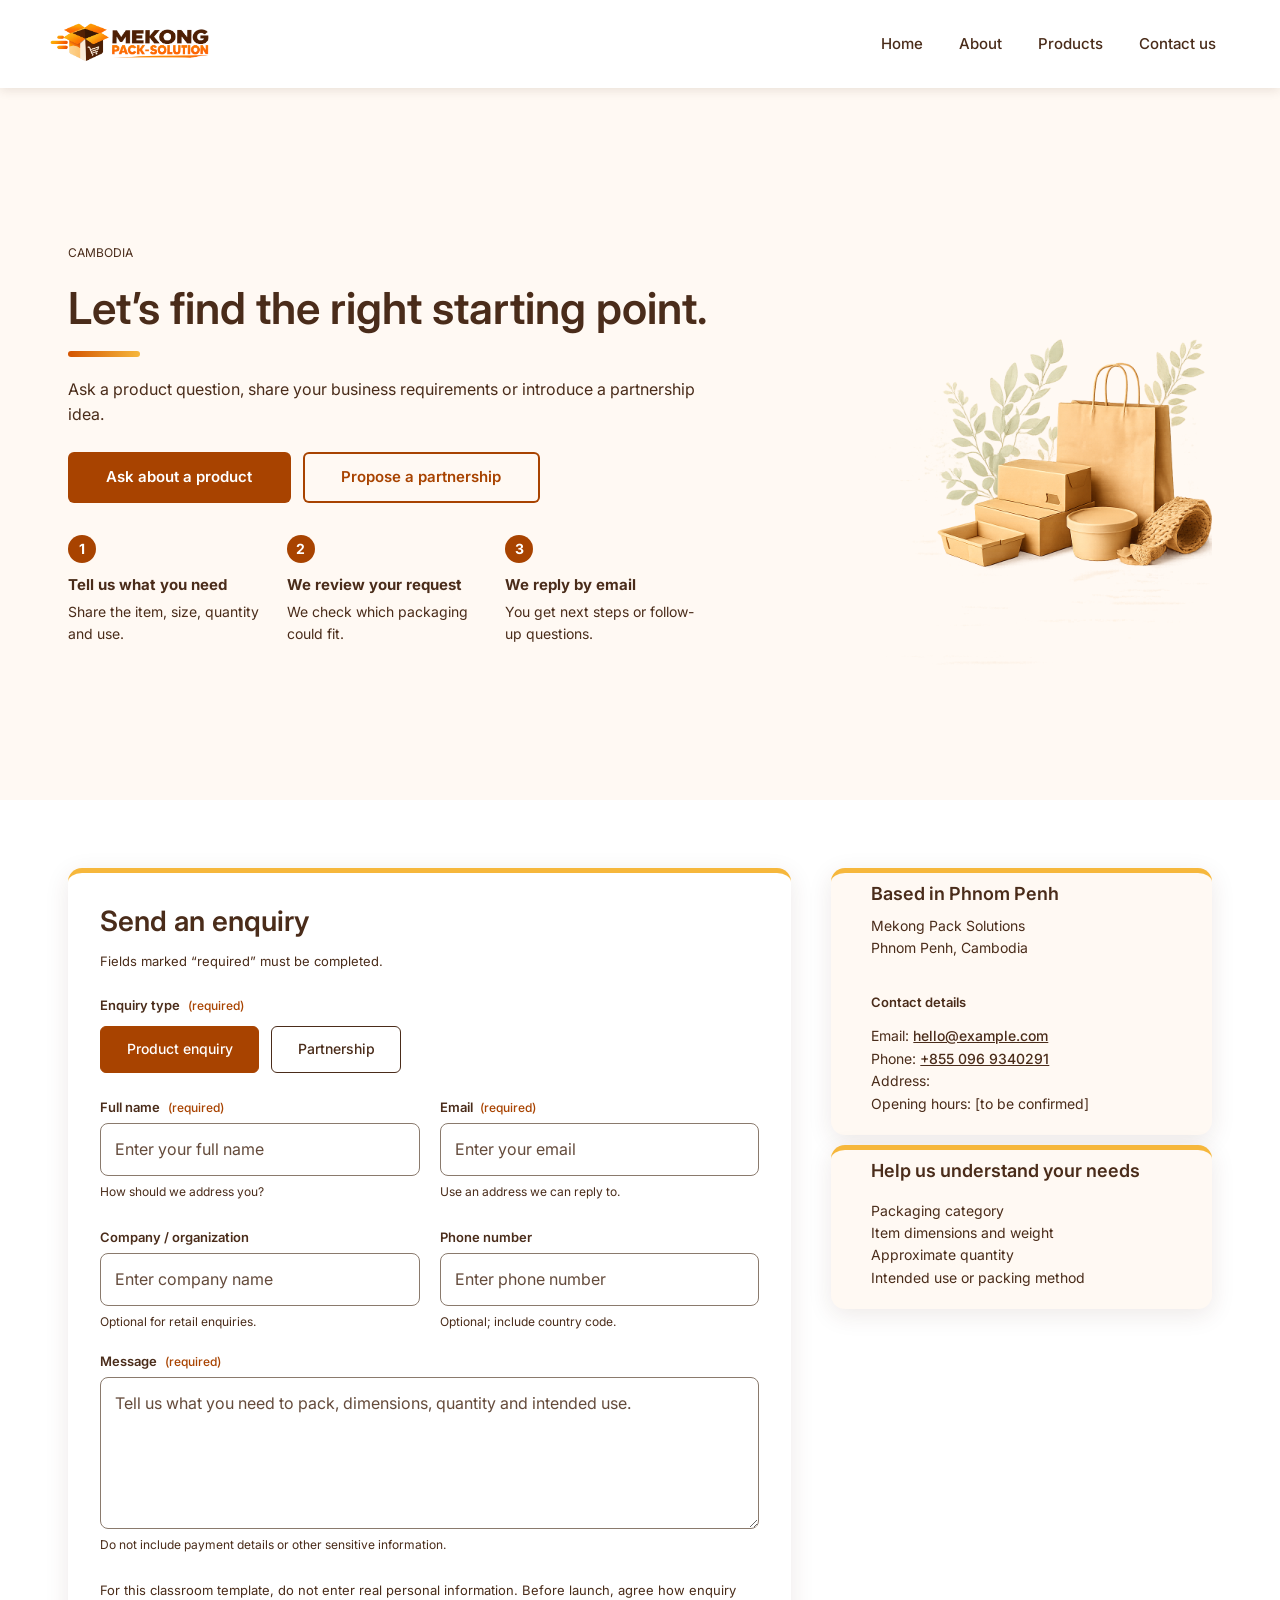
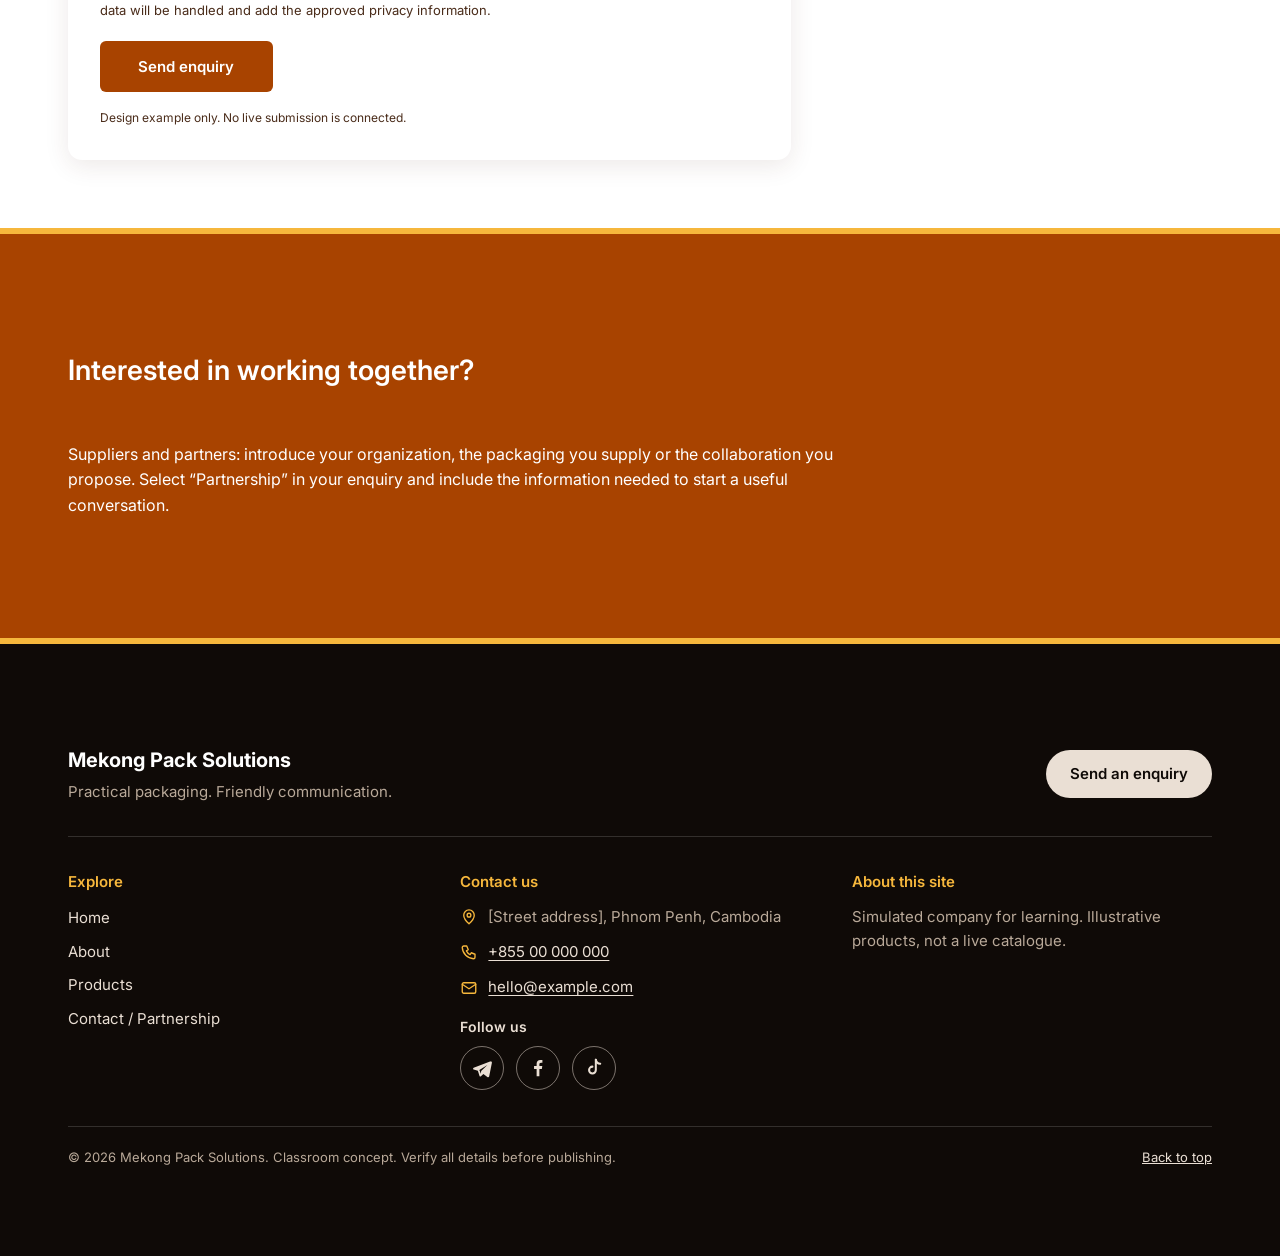
==== commit 3134fc49: "add contact JavaScript" ====
--- a/contact.html
+++ b/contact.html
@@ -16,18 +16,6 @@
     <link rel="preconnect" href="https://fonts.googleapis.com">
     <link rel="preconnect" href="https://fonts.gstatic.com" crossorigin>
     <link rel="stylesheet" href="https://fonts.googleapis.com/css2?family=Inter:wght@400;500;600;700&display=swap">
-    <script type="application/ld+json">
-  {
-    "@context": "https://schema.org",
-    "@type": "ContactPage",
-    "name": "Contact & Partnership",
-    "about": {
-      "@type": "Organization",
-      "name": "Mekong Pack Solutions",
-      "address": { "@type": "PostalAddress", "addressLocality": "Phnom Penh", "addressCountry": "KH" }
-    }
-  }
-  </script>
     <link rel="stylesheet" href="contact.css">
 </head>
 
@@ -35,19 +23,24 @@
     <header class="site-header">
         <div class="container">
             <a class="brand" href="contact.html">
-                <img class="brand-logo" src="/images/logo.png" alt="Mekong Pack Solutions, home" width="720"
-                    height="179" />
+                <img class="brand-logo" src="images/logo.png" alt="Mekong Pack Solutions, home" width="720"
+                    height="179">
             </a>
-            <nav class="site-nav" aria-label="Main">
+            <nav class="site-nav" id="site-nav" aria-label="Main">
                 <ul>
-                    <li><a href="/">Home</a></li>
+                    <li><a href="home.html">Home</a></li>
                     <li><a href="about.html">About</a></li>
-                    <li><a href="/products">Products</a></li>
+                    <li><a href="product.html">Products</a></li>
                     <li><a href="contact.html">Contact us</a></li>
                 </ul>
             </nav>
+            <button class="menu-toggle" id="menu-toggle" aria-label="Toggle menu" aria-expanded="false"
+                aria-controls="site-nav">
+                <span></span><span></span><span></span>
+            </button>
         </div>
     </header>
+
     <main id="main">
         <section class="page-hero" aria-labelledby="page-title">
             <div class="container hero-inner">
@@ -71,7 +64,8 @@
                         </li>
                     </ol>
                 </div>
-                <img src="/images/hero.png" alt="My Photo" width="500px" height="500px">
+                <img class="hero-art" src="images/hero.png" alt="Packaging from Mekong Pack Solutions" width="500"
+                    height="500">
             </div>
         </section>
 
@@ -83,7 +77,7 @@
 
                     <form id="enquiry-form" action="#" method="post" novalidate>
                         <fieldset>
-                            <legend>Enquiry type <span class="req">(required)</span></legend>
+                            <legend>Enquiry type <span class="req"></span></legend>
                             <div class="segmented">
                                 <input type="radio" id="type-product" name="enquiry-type" value="product" checked>
                                 <label for="type-product">Product enquiry</label>
@@ -94,14 +88,14 @@
 
                         <div class="grid-2">
                             <div class="field">
-                                <label for="full-name">Full name <span class="req">(required)</span></label>
+                                <label for="full-name">Full name <span class="req"></span></label>
                                 <input type="text" id="full-name" name="name" autocomplete="name" required
-                                    placeholder="Enter your full name" aria-describedby="name-hint name-error">
+                                    placeholder="Enter your full name" aria-describedby="name-hint full-name-error">
                                 <span class="hint" id="name-hint">How should we address you?</span>
-                                <span class="error" id="name-error" role="alert"></span>
-                            </div>
-                            <div class="field">
-                                <label for="email">Email <span class="req">(required)</span></label>
+                                <span class="error" id="full-name-error" role="alert"></span>
+                            </div>
+                            <div class="field">
+                                <label for="email">Email <span class="req"></span></label>
                                 <input type="email" id="email" name="email" autocomplete="email" required
                                     placeholder="Enter your email" aria-describedby="email-hint email-error">
                                 <span class="hint" id="email-hint">Use an address we can reply to.</span>
@@ -124,7 +118,7 @@
                         </div>
 
                         <div class="field">
-                            <label for="message">Message <span class="req">(required)</span></label>
+                            <label for="message">Message <span class="req"></span></label>
                             <textarea id="message" name="message" required
                                 placeholder="Tell us what you need to pack, dimensions, quantity and intended use."
                                 aria-describedby="message-hint message-error"></textarea>
@@ -145,15 +139,12 @@
                 <aside aria-label="Contact information and tips">
                     <section class="info-card" aria-labelledby="location-title">
                         <h2 id="location-title">Based in Phnom Penh</h2>
-                        <address>
-                            Mekong Pack Solutions<br>
-                            Phnom Penh, Cambodia
-                        </address>
+                        <address>Mekong Pack Solutions<br>Phnom Penh, Cambodia</address>
                         <h3>Contact details</h3>
                         <ul class="todo-list">
                             <li>Email: <a href="mailto:hello@example.com">hello@example.com</a></li>
-                            <li>Phone: <a href="tel:+85500000000">+855 00 000 000</a></li>
-                            <li>Address: [Street address]</li>
+                            <li>Phone: <a href="tel:+855 096 9340291">+855 096 9340291</a></li>
+                            <li>Address: </li>
                             <li>Opening hours: [to be confirmed]</li>
                         </ul>
                     </section>
@@ -195,10 +186,10 @@
                 <nav aria-labelledby="footer-explore">
                     <h2 id="footer-explore">Explore</h2>
                     <ul>
-                        <li><a href="/">Home</a></li>
-                        <li><a href="/about">About</a></li>
-                        <li><a href="/products">Products</a></li>
-                        <li><a href="/contact">Contact / Partnership</a></li>
+                        <li><a href="home.html">Home</a></li>
+                        <li><a href="about.html">About</a></li>
+                        <li><a href="product.html">Products</a></li>
+                        <li><a href="contact.html">Contact / Partnership</a></li>
                     </ul>
                 </nav>
 
@@ -229,39 +220,27 @@
                     <nav class="social" aria-label="Social media">
                         <h3 class="social-title">Follow us</h3>
                         <ul class="social-list">
-                            <li>
-                                <a href="https://t.me/your-username" target="_blank" rel="noopener noreferrer"
-                                    aria-label="Telegram (opens in a new tab)">
-                                    <svg viewBox="0 0 24 24" width="22" height="22" aria-hidden="true"
-                                        focusable="false">
+                            <li><a href="https://t.me/your-username" target="_blank" rel="noopener noreferrer"
+                                    aria-label="Telegram (opens in a new tab)"><svg viewBox="0 0 24 24" width="22"
+                                        height="22" aria-hidden="true" focusable="false">
                                         <path fill="currentColor" fill-rule="evenodd"
                                             d="M21.5 4.5 2.9 11.7c-.9.4-.9 1.6 0 1.9l4.6 1.5 1.8 5.5c.2.7 1.1.9 1.6.4l2.6-2.4 4.7 3.4c.6.4 1.4.1 1.6-.6l3-15.2c.2-.9-.7-1.6-1.5-1.3zM9.1 14.2l8.8-5.5-6.8 6.6-.3 3z" />
-                                    </svg>
-                                </a>
-                            </li>
-                            <li>
-                                <a href="https://facebook.com/your-page" target="_blank" rel="noopener noreferrer"
-                                    aria-label="Facebook (opens in a new tab)">
-                                    <svg viewBox="0 0 24 24" width="22" height="22" aria-hidden="true"
-                                        focusable="false">
+                                    </svg></a></li>
+                            <li><a href="https://facebook.com/your-page" target="_blank" rel="noopener noreferrer"
+                                    aria-label="Facebook (opens in a new tab)"><svg viewBox="0 0 24 24" width="22"
+                                        height="22" aria-hidden="true" focusable="false">
                                         <path fill="currentColor"
                                             d="M13.5 21v-8h2.7l.5-3.2h-3.2V7.9c0-.9.4-1.7 1.8-1.7h1.5V3.4c-.3 0-1.2-.2-2.3-.2-2.4 0-4 1.4-4 4.1v2.5H7.7V13h2.8v8z" />
-                                    </svg>
-                                </a>
-                            </li>
-                            <li>
-                                <a href="https://tiktok.com/@your-account" target="_blank" rel="noopener noreferrer"
-                                    aria-label="TikTok (opens in a new tab)">
-                                    <svg viewBox="0 0 24 24" width="22" height="22" aria-hidden="true"
-                                        focusable="false">
+                                    </svg></a></li>
+                            <li><a href="https://tiktok.com/@your-account" target="_blank" rel="noopener noreferrer"
+                                    aria-label="TikTok (opens in a new tab)"><svg viewBox="0 0 24 24" width="22"
+                                        height="22" aria-hidden="true" focusable="false">
                                         <g fill="none" stroke="currentColor" stroke-width="2.2" stroke-linecap="round"
                                             stroke-linejoin="round">
                                             <path d="M14 3v11.2a3.7 3.7 0 1 1-3.7-3.7" />
                                             <path d="M14 3c.4 2.6 2 4.2 4.8 4.4" />
                                         </g>
-                                    </svg>
-                                </a>
-                            </li>
+                                    </svg></a></li>
                         </ul>
                     </nav>
                 </section>
@@ -280,54 +259,7 @@
         </div>
     </footer>
 
-    <script>
-        (function () {
-            var form = document.getElementById("enquiry-form");
-            var status = document.getElementById("form-status");
-            var message = document.getElementById("message");
-            var hints = {
-                product: "Tell us what you need to pack, dimensions, quantity and intended use.",
-                partnership: "Tell us about your organization, what you supply and the collaboration you propose."
-            };
-            try { document.getElementById("year").textContent = new Date().getFullYear(); } catch (e) { }
-
-            document.querySelectorAll("[data-type]").forEach(function (link) {
-                link.addEventListener("click", function () {
-                    var radio = document.getElementById("type-" + link.dataset.type);
-                    if (radio) { radio.checked = true; message.placeholder = hints[radio.value]; }
-                });
-            });
-
-            form.addEventListener("change", function (e) {
-                if (e.target.name === "enquiry-type") message.placeholder = hints[e.target.value];
-            });
-
-            function check(id, text, test) {
-                var el = document.getElementById(id), err = document.getElementById(id + "-error");
-                var ok = test ? test(el.value.trim()) : el.value.trim() !== "";
-                el.setAttribute("aria-invalid", ok ? "false" : "true");
-                err.textContent = ok ? "" : text;
-                return ok;
-            }
-
-            form.addEventListener("submit", function (e) {
-                e.preventDefault();
-                var results = [
-                    check("full-name", "Enter your full name."),
-                    check("email", "Enter an email address we can reply to, like name@example.com.", function (v) { return /^[^\s@]+@[^\s@]+\.[^\s@]+$/.test(v); }),
-                    check("message", "Tell us what you need so we can reply usefully.")
-                ];
-                if (results.every(Boolean)) {
-                    status.textContent = "Thank you. This is a design example, so your enquiry was not sent.";
-                    form.reset();
-                } else {
-                    status.textContent = "Please fix the highlighted fields and try again.";
-                    var first = form.querySelector('[aria-invalid="true"]');
-                    if (first) first.focus();
-                }
-            });
-        })();
-    </script>
+    <script src="script.js"></script>
 </body>
 
-</html>
+</html>
--- a/contact.css
+++ b/contact.css
@@ -1,3 +1,4 @@
+/* ===== Variables ===== */
 :root {
   --font: "Inter", system-ui, "Segoe UI", Arial, sans-serif;
 
@@ -10,7 +11,7 @@
   --text: #4a2c1a;
   --text-soft: #6b4a36;
   --primary: #d35400;
-  --primary-dark: #fff9f3;
+  --primary-dark: #a84300;
   --on-primary: #ffffff;
   --input-border: #8a7a6d;
   --error: #b3261e;
@@ -41,6 +42,7 @@
   }
 }
 
+/* ===== Base ===== */
 *,
 *::before,
 *::after {
@@ -66,15 +68,12 @@
   color: var(--text);
   line-height: 1.2;
 }
-
 p {
   margin: 0;
 }
-
 a {
   color: #4a2c1a;
 }
-
 img,
 svg {
   max-width: 100%;
@@ -94,7 +93,6 @@
   padding: clamp(1rem, 4vw, 3rem);
 }
 
-
 .skip-link:focus {
   top: 1rem;
 }
@@ -103,12 +101,12 @@
   html {
     scroll-behavior: auto;
   }
-
   * {
     transition: none !important;
   }
 }
 
+/* ===== Header ===== */
 .site-header {
   position: sticky;
   top: 0;
@@ -121,22 +119,6 @@
   display: flex;
   align-items: center;
   justify-content: space-between;
-  flex-wrap: wrap;
-}
-
-.site-header {
-  position: sticky;
-  top: 0;
-  z-index: 50;
-  background: white;
-  box-shadow: 0 2px 10px rgba(74, 44, 26, 0.12);
-}
-
-.site-header .container {
-  display: flex;
-  align-items: center;
-  justify-content: space-between;
-  flex-wrap: wrap;
   gap: 1rem;
   padding-block: 1rem;
 }
@@ -146,7 +128,6 @@
   align-items: center;
   text-decoration: none;
 }
-
 .brand-logo {
   display: block;
   height: 3.5rem;
@@ -169,13 +150,55 @@
   font-size: 0.9375rem;
   font-weight: 500;
   text-decoration: none;
-  transition: background-color 0.15s;
+  transition:
+    background-color 0.15s,
+    color 0.15s;
 }
 
 .site-nav a:hover {
   background: #d35400;
-}
-
+  color: #fff;
+}
+
+/* Hamburger button (hidden on desktop) */
+.menu-toggle {
+  display: none;
+  flex-direction: column;
+  justify-content: center;
+  align-items: center;
+  gap: 5px;
+  width: 2.5rem;
+  height: 2.5rem;
+  padding: 0;
+  border: 0;
+  border-radius: 10px;
+  background: #ffe8d6;
+  cursor: pointer;
+}
+
+.menu-toggle span {
+  display: block;
+  width: 1.25rem;
+  height: 2px;
+  border-radius: 2px;
+  background: #4a2c1a;
+  transition:
+    transform 0.25s,
+    opacity 0.25s;
+}
+
+/* turns into an X when open */
+.menu-toggle.active span:nth-child(1) {
+  transform: translateY(7px) rotate(45deg);
+}
+.menu-toggle.active span:nth-child(2) {
+  opacity: 0;
+}
+.menu-toggle.active span:nth-child(3) {
+  transform: translateY(-7px) rotate(-45deg);
+}
+
+/* ===== Buttons ===== */
 .btn {
   padding: 0.85rem 2.4rem;
   border: 0;
@@ -205,708 +228,11 @@
 }
 
 .btn-outline:hover {
-  background: var(--page-bg);
+  background: var(--tint);
   filter: none;
 }
 
-.page-hero {
-  background: #fff9f3;
-  padding: 1rem 20px;
-
-  .breadcrumb {
-    margin-bottom: 1.25rem;
-    color: #4a2c1a;
-    font-size: 0.75rem;
-  }
-
-  .breadcrumb ol {
-    display: flex;
-    flex-wrap: wrap;
-    gap: 0.4rem;
-    margin: 0;
-    padding: 0;
-    list-style: none;
-  }
-
-  .breadcrumb li + li::before {
-    content: "/";
-    margin-right: 0.4rem;
-  }
-
-  .page-hero h1 {
-    margin-bottom: 1.25rem;
-    font-size: clamp(2rem, 5vw, 2.75rem);
-    font-weight: 600;
-    color: #4a2c1a;
-  }
-
-  .page-hero h1::after {
-    content: "";
-    display: block;
-    width: 4.5rem;
-    height: 6px;
-    margin-top: 1rem;
-    border-radius: 3px;
-    background: linear-gradient(90deg, var(--primary), var(--sun));
-  }
-
-  .page-hero p {
-    max-width: 40rem;
-    color: #4a2c1a;
-  }
-
-  .hero-inner {
-    display: grid;
-    grid-template-columns: minmax(0, 1.5fr) minmax(0, 1fr);
-    gap: 2rem;
-    align-items: center;
-  }
-
-  .hero-art {
-    width: 100%;
-    height: auto;
-    max-width: 24rem;
-    justify-self: end;
-  }
-
-  .hero-actions {
-    display: flex;
-    flex-wrap: wrap;
-    gap: 0.75rem;
-    margin-top: 1.5rem;
-  }
-
-  .steps {
-    list-style: none;
-    counter-reset: step;
-    margin: 2rem 0 0;
-    padding: 0;
-    display: grid;
-    grid-template-columns: repeat(3, minmax(0, 1fr));
-    gap: 1rem;
-    max-width: 40rem;
-  }
-
-  .steps li {
-    counter-increment: step;
-    display: grid;
-    gap: 0.25rem;
-    align-content: start;
-    font-size: 0.875rem;
-  }
-
-  .steps li::before {
-    content: counter(step);
-    display: grid;
-    place-items: center;
-    width: 1.75rem;
-    height: 1.75rem;
-    border-radius: 50%;
-    background: var(--primary-dark);
-    color: #4a2c1a;
-    font-weight: 700;
-    font-size: 0.875rem;
-    margin-bottom: 0.35rem;
-  }
-
-  .steps strong {
-    color: #4a2c1a;
-    font-size: 0.9375rem;
-  }
-
-  .steps span {
-    color: #4a2c1a;
-  }
-
-  .contact {
-    padding: 20px;
-    background: white;
-  }
-
-  .contact .container {
-    display: grid;
-    grid-template-columns: 1.9fr 1fr;
-    gap: 2.5rem;
-    align-items: start;
-  }
-
-  .enquiry {
-    padding: clamp(1.25rem, 3vw, 2rem);
-    border-top: 5px solid var(--sun);
-    border-radius: 14px;
-    background: white;
-    box-shadow: 0 6px 24px rgba(74, 44, 26, 0.1);
-    color: #4a2c1a;
-  }
-
-  .enquiry h2 {
-    margin-bottom: 0.75rem;
-    font-size: 1.75rem;
-    font-weight: 600;
-    color: #4a2c1a;
-  }
-
-  .form-note {
-    margin-bottom: 1.5rem;
-    color: #4a2c1a;
-    font-size: 0.8125rem;
-  }
-
-  fieldset {
-    min-width: 0;
-    margin: 0 0 1.5rem;
-    padding: 0;
-    border: 0;
-  }
-
-  legend {
-    margin-bottom: 0.6rem;
-    padding: 0;
-    font-size: 0.8125rem;
-    font-weight: 600;
-  }
-
-  .segmented {
-    position: relative;
-    display: flex;
-    flex-wrap: wrap;
-    gap: 0.75rem;
-  }
-
-  .segmented input {
-    position: absolute;
-    width: 1px;
-    height: 1px;
-    opacity: 0;
-  }
-
-  .segmented label {
-    padding: 0.7rem 1.6rem;
-    border: 1px solid var(--text);
-    border-radius: 6px;
-    background: var(--card);
-    color: white;
-    font-size: 0.875rem;
-    font-weight: 500;
-    cursor: pointer;
-    transition:
-      background-color 0.15s,
-      color 0.15s;
-  }
-
-  .segmented input:checked + label {
-    background: var(--primary-dark);
-    color: #4a2c1a;
-  }
-
-  .segmented input:focus-visible + label {
-    outline: 3px solid var(--focus);
-    outline-offset: 3px;
-  }
-
-  .grid-2 {
-    display: grid;
-    grid-template-columns: 1fr 1fr;
-    gap: 1.25rem;
-    margin-bottom: 1.25rem;
-  }
-
-  .field {
-    display: flex;
-    flex-direction: column;
-    gap: 0.35rem;
-    min-width: 0;
-  }
-
-  .field > label {
-    font-size: 0.8125rem;
-    font-weight: 600;
-  }
-
-  .req {
-    color: var(--primary-dark);
-    font-weight: 500;
-  }
-
-  input[type="text"],
-  input[type="email"],
-  input[type="tel"],
-  textarea {
-    width: 100%;
-    padding: 0.8rem 0.9rem;
-    border: 1px solid var(--input-border);
-    border-radius: 8px;
-    background: white;
-    color: #4a2c1a;
-    font: inherit;
-    font-size: 1rem;
-  }
-
-  input:hover,
-  textarea:hover {
-    border-color: var(--primary);
-  }
-
-  textarea {
-    min-height: 9.5rem;
-    resize: vertical;
-  }
-
-  ::placeholder {
-    color: #4a2c1a;
-    opacity: 0.85;
-  }
-
-  .hint {
-    color: #4a2c1a;
-    font-size: 0.75rem;
-  }
-
-  .error {
-    color: var(--error);
-    font-size: 0.8125rem;
-    font-weight: 500;
-  }
-
-  [aria-invalid="true"] {
-    border-width: 2px;
-    border-color: var(--error);
-  }
-
-  .privacy {
-    max-width: 42rem;
-    margin: 1.25rem 0;
-    color: #4a2c1a;
-    font-size: 0.8125rem;
-  }
-
-  .form-status {
-    margin-top: 1rem;
-    font-size: 0.875rem;
-    font-weight: 500;
-  }
-
-  .demo-note {
-    margin-top: 0.75rem;
-    color: #4a2c1a;
-    font-size: 0.75rem;
-  }
-
-  .info-card {
-    border-top: 5px solid var(--sun);
-    border-radius: 14px;
-    background: #fff9f3;
-    box-shadow: 0 6px 24px rgba(74, 44, 26, 0.1);
-    color: #4a2c1a;
-  }
-
-  .info-card + .info-card {
-    margin-top: 10px;
-  }
-
-  .info-card h2 {
-    padding: 10px clamp(1.25rem, 4vw, 2.5rem) 0;
-    margin-bottom: 10px;
-    font-size: 1.125rem;
-    font-weight: 600;
-    color: #4a2c1a;
-  }
-
-  .info-card h3 {
-    padding-inline: clamp(1.25rem, 4vw, 2.5rem);
-    margin-bottom: 0.4rem;
-    font-size: 0.8125rem;
-    font-weight: 600;
-    color: #4a2c1a;
-  }
-
-  .info-card address {
-    padding: 0 clamp(1.25rem, 4vw, 2.5rem) 20px;
-    margin-bottom: 1rem;
-    font-size: 0.875rem;
-    font-style: normal;
-  }
-
-  .info-card ul {
-    list-style: none;
-    margin: 0;
-    padding: 0.5rem clamp(1.25rem, 4vw, 2.5rem) 20px;
-    font-size: 0.875rem;
-    line-height: 1.6;
-    color: #4a2c1a;
-  }
-
-  .info-card .todo-list {
-    list-style: none;
-    color: #4a2c1a;
-  }
-
-  .todo-list a {
-    color: #4a2c1a;
-    font-weight: 500;
-  }
-
-  .cta-band {
-    padding-block: clamp(2rem, 6vw, 3.25rem);
-    border-top: 6px solid var(--sun);
-    background: var(--primary-dark);
-    color: var(--on-primary);
-  }
-
-  .cta-band h2 {
-    padding: 20px;
-    margin-bottom: 0.9rem;
-    color: #4a2c1a;
-    font-size: clamp(1.4rem, 4vw, 1.75rem);
-    font-weight: 600;
-  }
-
-  .cta-band p {
-    max-width: 52rem;
-    padding: 20px;
-  }
-
-  .site-footer {
-    padding: 20px;
-    border-top: 6px solid var(--sun);
-    background: var(--footer-bg);
-    color: var(--footer-text);
-  }
-
-  .site-footer :focus-visible {
-    outline-color: #ffd7b8;
-  }
-
-  .footer-top {
-    display: flex;
-    flex-wrap: wrap;
-    align-items: center;
-    justify-content: space-between;
-    gap: 1.5rem;
-    padding-block: 2rem;
-    border-bottom: 1px solid rgba(255, 255, 255, 0.15);
-  }
-
-  .footer-brand strong {
-    display: block;
-    color: var(--white);
-    font-size: 1.25rem;
-  }
-
-  .footer-brand p {
-    margin-top: 0.25rem;
-    color: var(--footer-soft);
-    font-size: 0.9375rem;
-  }
-
-  .footer-cta {
-    display: inline-block;
-    padding: 0.75rem 1.5rem;
-    border-radius: 999px;
-    background: var(--footer-text);
-    color: var(--footer-bg);
-    font-size: 0.9375rem;
-    font-weight: 600;
-    text-decoration: none;
-    transition: background-color 0.15s;
-  }
-
-  .footer-cta:hover {
-    background: white;
-  }
-
-  .footer-grid {
-    display: grid;
-    grid-template-columns: repeat(3, 1fr);
-    gap: 2rem;
-    padding-block: 2.25rem;
-  }
-
-  .footer-grid h2 {
-    margin-bottom: 0.85rem;
-    color: var(--sun);
-    font-size: 0.9375rem;
-    font-weight: 600;
-  }
-
-  .footer-grid ul {
-    display: grid;
-    gap: 0.5rem;
-    margin: 0;
-    padding: 0;
-    list-style: none;
-  }
-
-  .footer-grid a {
-    display: inline-block;
-    color: var(--footer-text);
-    font-size: 0.9375rem;
-    text-decoration: none;
-  }
-
-  .footer-grid a:hover {
-    text-decoration: underline;
-    text-underline-offset: 4px;
-  }
-
-  .footer-grid p,
-  .footer-grid address {
-    color: var(--footer-soft);
-    font-size: 0.9375rem;
-    font-style: normal;
-  }
-
-  .social {
-    margin-top: 1.25rem;
-  }
-
-  .footer-grid .social-title {
-    margin: 0 0 0.6rem;
-    color: var(--footer-text);
-    font-size: 0.875rem;
-    font-weight: 600;
-  }
-
-  .footer-grid .social-list {
-    display: flex;
-    gap: 0.75rem;
-  }
-
-  .footer-grid .social-list a {
-    display: grid;
-    place-items: center;
-    width: 2.75rem;
-    height: 2.75rem;
-    border: 1.5px solid rgba(255, 242, 230, 0.45);
-    border-radius: 50%;
-    transition:
-      background-color 0.15s,
-      color 0.15s,
-      border-color 0.15s;
-  }
-
-  .footer-grid .social-list a:hover {
-    border-color: var(--sun);
-    background: white;
-    color: var(--footer-bg);
-    text-decoration: none;
-  }
-
-  .footer-bottom {
-    display: flex;
-    flex-wrap: wrap;
-    justify-content: space-between;
-    gap: 1rem;
-    padding-block: 1.25rem;
-    border-top: 1px solid rgba(255, 255, 255, 0.15);
-    color: var(--footer-soft);
-    font-size: 0.8125rem;
-  }
-
-  .footer-bottom a {
-    color: var(--footer-text);
-  }
-
-  .footer-grid .contact-list {
-    gap: 0.7rem;
-  }
-
-  .contact-list li {
-    display: flex;
-    gap: 0.65rem;
-    align-items: flex-start;
-    color: var(--footer-soft);
-    font-size: 0.9375rem;
-  }
-
-  .contact-list svg {
-    flex: none;
-    margin-top: 0.2rem;
-    color: var(--sun);
-  }
-
-  .footer-grid .contact-list a {
-    color: var(--footer-text);
-    text-decoration: underline;
-    text-underline-offset: 3px;
-  }
-
-  .footer-grid .contact-list a:hover {
-    color: var(--sun);
-  }
-
-  @media (max-width: 64rem) {
-    .contact .container {
-      grid-template-columns: 1.4fr 1fr;
-      gap: 1.5rem;
-    }
-
-    .footer-grid {
-      grid-template-columns: repeat(2, 1fr);
-    }
-  }
-
-  @media (max-width: 52rem) {
-    .contact .container {
-      grid-template-columns: 1fr;
-    }
-  }
-
-  @media (max-width: 48rem) {
-    .hero-inner {
-      grid-template-columns: 1fr;
-    }
-
-    .hero-art {
-      max-width: 15rem;
-      justify-self: start;
-    }
-  }
-
-  @media (max-width: 40rem) {
-    .site-header .container {
-      justify-content: center;
-    }
-
-    .site-nav ul {
-      justify-content: center;
-    }
-
-    .site-nav a {
-      padding: 0.5rem 0.8rem;
-    }
-
-    .steps {
-      grid-template-columns: 1fr;
-    }
-
-    .hero-actions .btn {
-      width: 100%;
-    }
-
-    .segmented label {
-      flex: 1 1 calc(50% - 0.75rem);
-      text-align: center;
-      padding: 0.7rem 1rem;
-    }
-
-    .enquiry .btn {
-      width: 100%;
-    }
-
-    .cta-band h2,
-    .cta-band p {
-      padding: 0.5rem 0;
-    }
-
-    .footer-top,
-    .footer-bottom {
-      flex-direction: column;
-      align-items: flex-start;
-    }
-
-    .footer-grid {
-      grid-template-columns: 1fr;
-      gap: 1.75rem;
-    }
-  }
-
-  @media (max-width: 34rem) {
-    .grid-2 {
-      grid-template-columns: 1fr;
-    }
-  }
-
-  .card-grid {
-    display: grid;
-    grid-template-columns: repeat(3, 1fr);
-    gap: 1.5rem;
-  }
-
-  @media (max-width: 48rem) {
-    .card-grid {
-      grid-template-columns: repeat(2, 1fr);
-    }
-  }
-
-  @media (max-width: 30rem) {
-    .card-grid {
-      grid-template-columns: 1fr;
-    }
-  }
-
-  gap: 1rem;
-  padding-block: 1rem;
-}
-
-.brand {
-  display: inline-flex;
-  align-items: center;
-  text-decoration: none;
-}
-
-.brand-logo {
-  display: block;
-  height: 3.5rem;
-  width: auto;
-}
-
-.site-nav ul {
-  display: flex;
-  flex-wrap: wrap;
-  gap: 0.25rem;
-  margin: 0;
-  padding: 0;
-  list-style: none;
-}
-
-.site-nav a {
-  display: inline-block;
-  padding: 0.55rem 1rem;
-  border-radius: 999px;
-  font-size: 0.9375rem;
-  font-weight: 500;
-  text-decoration: none;
-  transition: background-color 0.15s;
-}
-
-.site-nav a:hover {
-  background: #d35400;
-}
-
-.btn {
-  padding: 0.85rem 2.4rem;
-  border: 0;
-  border-radius: 6px;
-  background: var(--primary-dark);
-  color: var(--on-primary);
-  font: inherit;
-  font-size: 0.9375rem;
-  font-weight: 600;
-  cursor: pointer;
-}
-
-.btn:hover {
-  filter: brightness(0.88);
-}
-
-a.btn {
-  display: inline-block;
-  text-decoration: none;
-  text-align: center;
-}
-
-.btn-outline {
-  background: transparent;
-  color: var(--primary-dark);
-  box-shadow: inset 0 0 0 2px var(--primary-dark);
-}
-
-.btn-outline:hover {
-  background: var(--page-bg);
-  filter: none;
-}
-
+/* ===== Hero ===== */
 .page-hero {
   background: #fff9f3;
   padding: 20px;
@@ -917,7 +243,6 @@
   color: #4a2c1a;
   font-size: 0.75rem;
 }
-
 .breadcrumb ol {
   display: flex;
   flex-wrap: wrap;
@@ -926,7 +251,6 @@
   padding: 0;
   list-style: none;
 }
-
 .breadcrumb li + li::before {
   content: "/";
   margin-right: 0.4rem;
@@ -1000,23 +324,23 @@
   place-items: center;
   width: 1.75rem;
   height: 1.75rem;
+  margin-bottom: 0.35rem;
   border-radius: 50%;
   background: var(--primary-dark);
-  color: #4a2c1a;
+  color: var(--on-primary);
   font-weight: 700;
   font-size: 0.875rem;
-  margin-bottom: 0.35rem;
 }
 
 .steps strong {
   color: #4a2c1a;
   font-size: 0.9375rem;
 }
-
 .steps span {
   color: #4a2c1a;
 }
 
+/* ===== Contact section ===== */
 .contact {
   padding: 20px;
   background: white;
@@ -1044,7 +368,6 @@
   font-weight: 600;
   color: #4a2c1a;
 }
-
 .form-note {
   margin-bottom: 1.5rem;
   color: #4a2c1a;
@@ -1057,7 +380,6 @@
   padding: 0;
   border: 0;
 }
-
 legend {
   margin-bottom: 0.6rem;
   padding: 0;
@@ -1071,7 +393,6 @@
   flex-wrap: wrap;
   gap: 0.75rem;
 }
-
 .segmented input {
   position: absolute;
   width: 1px;
@@ -1081,10 +402,10 @@
 
 .segmented label {
   padding: 0.7rem 1.6rem;
-  border: 1px solid var(--text);
+  border: 1px solid #4a2c1a;
   border-radius: 6px;
-  background: var(--card);
-  color: white;
+  background: white;
+  color: #4a2c1a;
   font-size: 0.875rem;
   font-weight: 500;
   cursor: pointer;
@@ -1095,9 +416,9 @@
 
 .segmented input:checked + label {
   background: var(--primary-dark);
-  color: #4a2c1a;
-}
-
+  border-color: var(--primary-dark);
+  color: var(--on-primary);
+}
 .segmented input:focus-visible + label {
   outline: 3px solid var(--focus);
   outline-offset: 3px;
@@ -1109,22 +430,25 @@
   gap: 1.25rem;
   margin-bottom: 1.25rem;
 }
-
 .field {
   display: flex;
   flex-direction: column;
   gap: 0.35rem;
   min-width: 0;
 }
-
 .field > label {
   font-size: 0.8125rem;
   font-weight: 600;
 }
 
 .req {
-  color: var(--primary-dark);
+  color: #a84300;
   font-weight: 500;
+}
+.req::after {
+  content: "(required)";
+  font-size: 0.75rem;
+  margin-left: 0.3rem;
 }
 
 input[type="text"],
@@ -1145,12 +469,10 @@
 textarea:hover {
   border-color: var(--primary);
 }
-
 textarea {
   min-height: 9.5rem;
   resize: vertical;
 }
-
 ::placeholder {
   color: #4a2c1a;
   opacity: 0.85;
@@ -1160,13 +482,11 @@
   color: #4a2c1a;
   font-size: 0.75rem;
 }
-
 .error {
   color: var(--error);
   font-size: 0.8125rem;
   font-weight: 500;
 }
-
 [aria-invalid="true"] {
   border-width: 2px;
   border-color: var(--error);
@@ -1178,19 +498,18 @@
   color: #4a2c1a;
   font-size: 0.8125rem;
 }
-
 .form-status {
   margin-top: 1rem;
   font-size: 0.875rem;
   font-weight: 500;
 }
-
 .demo-note {
   margin-top: 0.75rem;
   color: #4a2c1a;
   font-size: 0.75rem;
 }
 
+/* ===== Info cards ===== */
 .info-card {
   border-top: 5px solid var(--sun);
   border-radius: 14px;
@@ -1235,16 +554,12 @@
   color: #4a2c1a;
 }
 
-.info-card .todo-list {
-  list-style: none;
-  color: #4a2c1a;
-}
-
 .todo-list a {
   color: #4a2c1a;
   font-weight: 500;
 }
 
+/* ===== CTA band ===== */
 .cta-band {
   padding-block: clamp(2rem, 6vw, 3.25rem);
   border-top: 6px solid var(--sun);
@@ -1255,17 +570,17 @@
 .cta-band h2 {
   padding: 20px;
   margin-bottom: 0.9rem;
-  color: white;
+  color: var(--on-primary);
   font-size: clamp(1.4rem, 4vw, 1.75rem);
   font-weight: 600;
 }
-
 .cta-band p {
   max-width: 52rem;
   padding: 20px;
-  color: white;
-}
-
+  color: var(--on-primary);
+}
+
+/* ===== Footer ===== */
 .site-footer {
   padding: 20px;
   border-top: 6px solid var(--sun);
@@ -1292,7 +607,6 @@
   color: var(--white);
   font-size: 1.25rem;
 }
-
 .footer-brand p {
   margin-top: 0.25rem;
   color: var(--footer-soft);
@@ -1321,14 +635,12 @@
   gap: 2rem;
   padding-block: 2.25rem;
 }
-
 .footer-grid h2 {
   margin-bottom: 0.85rem;
   color: var(--sun);
   font-size: 0.9375rem;
   font-weight: 600;
 }
-
 .footer-grid ul {
   display: grid;
   gap: 0.5rem;
@@ -1336,19 +648,16 @@
   padding: 0;
   list-style: none;
 }
-
 .footer-grid a {
   display: inline-block;
   color: var(--footer-text);
   font-size: 0.9375rem;
   text-decoration: none;
 }
-
 .footer-grid a:hover {
   text-decoration: underline;
   text-underline-offset: 4px;
 }
-
 .footer-grid p,
 .footer-grid address {
   color: var(--footer-soft);
@@ -1359,14 +668,12 @@
 .social {
   margin-top: 1.25rem;
 }
-
 .footer-grid .social-title {
   margin: 0 0 0.6rem;
   color: var(--footer-text);
   font-size: 0.875rem;
   font-weight: 600;
 }
-
 .footer-grid .social-list {
   display: flex;
   gap: 0.75rem;
@@ -1410,7 +717,6 @@
 .footer-grid .contact-list {
   gap: 0.7rem;
 }
-
 .contact-list li {
   display: flex;
   gap: 0.65rem;
@@ -1418,29 +724,33 @@
   color: var(--footer-soft);
   font-size: 0.9375rem;
 }
-
 .contact-list svg {
   flex: none;
   margin-top: 0.2rem;
   color: var(--sun);
 }
-
 .footer-grid .contact-list a {
   color: var(--footer-text);
   text-decoration: underline;
   text-underline-offset: 3px;
 }
-
 .footer-grid .contact-list a:hover {
   color: var(--sun);
 }
 
+/* ===== Card grid (for other pages) ===== */
+.card-grid {
+  display: grid;
+  grid-template-columns: repeat(3, 1fr);
+  gap: 1.5rem;
+}
+
+/* ===== Responsive ===== */
 @media (max-width: 64rem) {
   .contact .container {
     grid-template-columns: 1.4fr 1fr;
     gap: 1.5rem;
   }
-
   .footer-grid {
     grid-template-columns: repeat(2, 1fr);
   }
@@ -1452,59 +762,77 @@
   }
 }
 
+/* Mobile: collapsed menu */
 @media (max-width: 48rem) {
+  .menu-toggle {
+    display: flex;
+  }
+
+  .site-nav {
+    display: none;
+    position: absolute;
+    top: 100%;
+    left: 0;
+    right: 0;
+    padding: 1.5rem 1rem 2rem;
+    background: white;
+    box-shadow: 0 12px 24px rgba(74, 44, 26, 0.12);
+  }
+
+  .site-nav.open {
+    display: block;
+  }
+  .site-nav ul {
+    flex-direction: column;
+    align-items: center;
+    gap: 0.35rem;
+  }
+  .site-nav a {
+    padding: 0.8rem 1.5rem;
+    font-size: 1.125rem;
+    font-weight: 500;
+    text-align: center;
+  }
+
   .hero-inner {
     grid-template-columns: 1fr;
   }
-
   .hero-art {
     max-width: 15rem;
     justify-self: start;
   }
+  .card-grid {
+    grid-template-columns: repeat(2, 1fr);
+  }
 }
 
 @media (max-width: 40rem) {
-  .site-header .container {
-    justify-content: center;
-  }
-
-  .site-nav ul {
-    justify-content: center;
-  }
-
-  .site-nav a {
-    padding: 0.5rem 0.8rem;
-  }
-
+  .brand-logo {
+    height: 2.75rem;
+  }
   .steps {
     grid-template-columns: 1fr;
   }
-
   .hero-actions .btn {
     width: 100%;
   }
-
   .segmented label {
     flex: 1 1 calc(50% - 0.75rem);
     text-align: center;
     padding: 0.7rem 1rem;
   }
-
   .enquiry .btn {
     width: 100%;
   }
-
   .cta-band h2,
   .cta-band p {
     padding: 0.5rem 0;
   }
-
   .footer-top,
   .footer-bottom {
     flex-direction: column;
     align-items: flex-start;
   }
-
   .footer-grid {
     grid-template-columns: 1fr;
     gap: 1.75rem;
@@ -1517,18 +845,6 @@
   }
 }
 
-.card-grid {
-  display: grid;
-  grid-template-columns: repeat(3, 1fr);
-  gap: 1.5rem;
-}
-
-@media (max-width: 48rem) {
-  .card-grid {
-    grid-template-columns: repeat(2, 1fr);
-  }
-}
-
 @media (max-width: 30rem) {
   .card-grid {
     grid-template-columns: 1fr;
